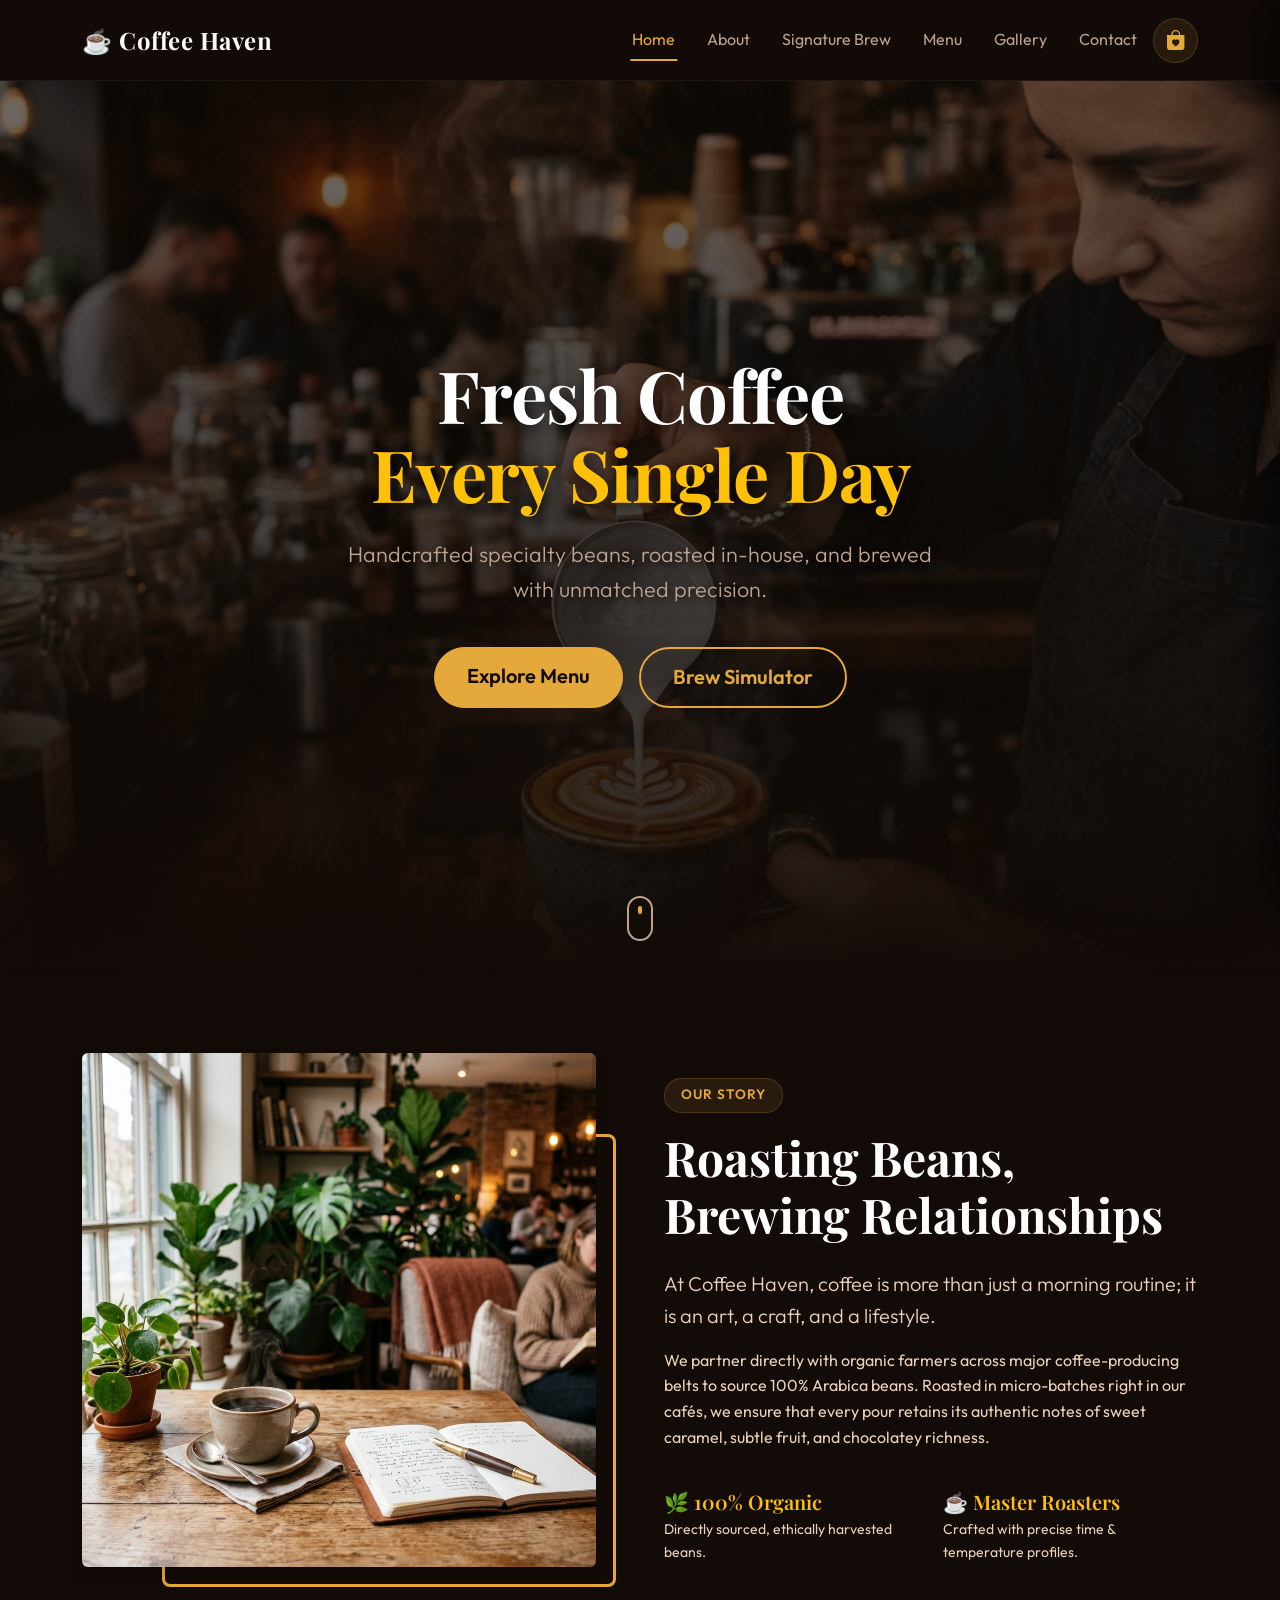
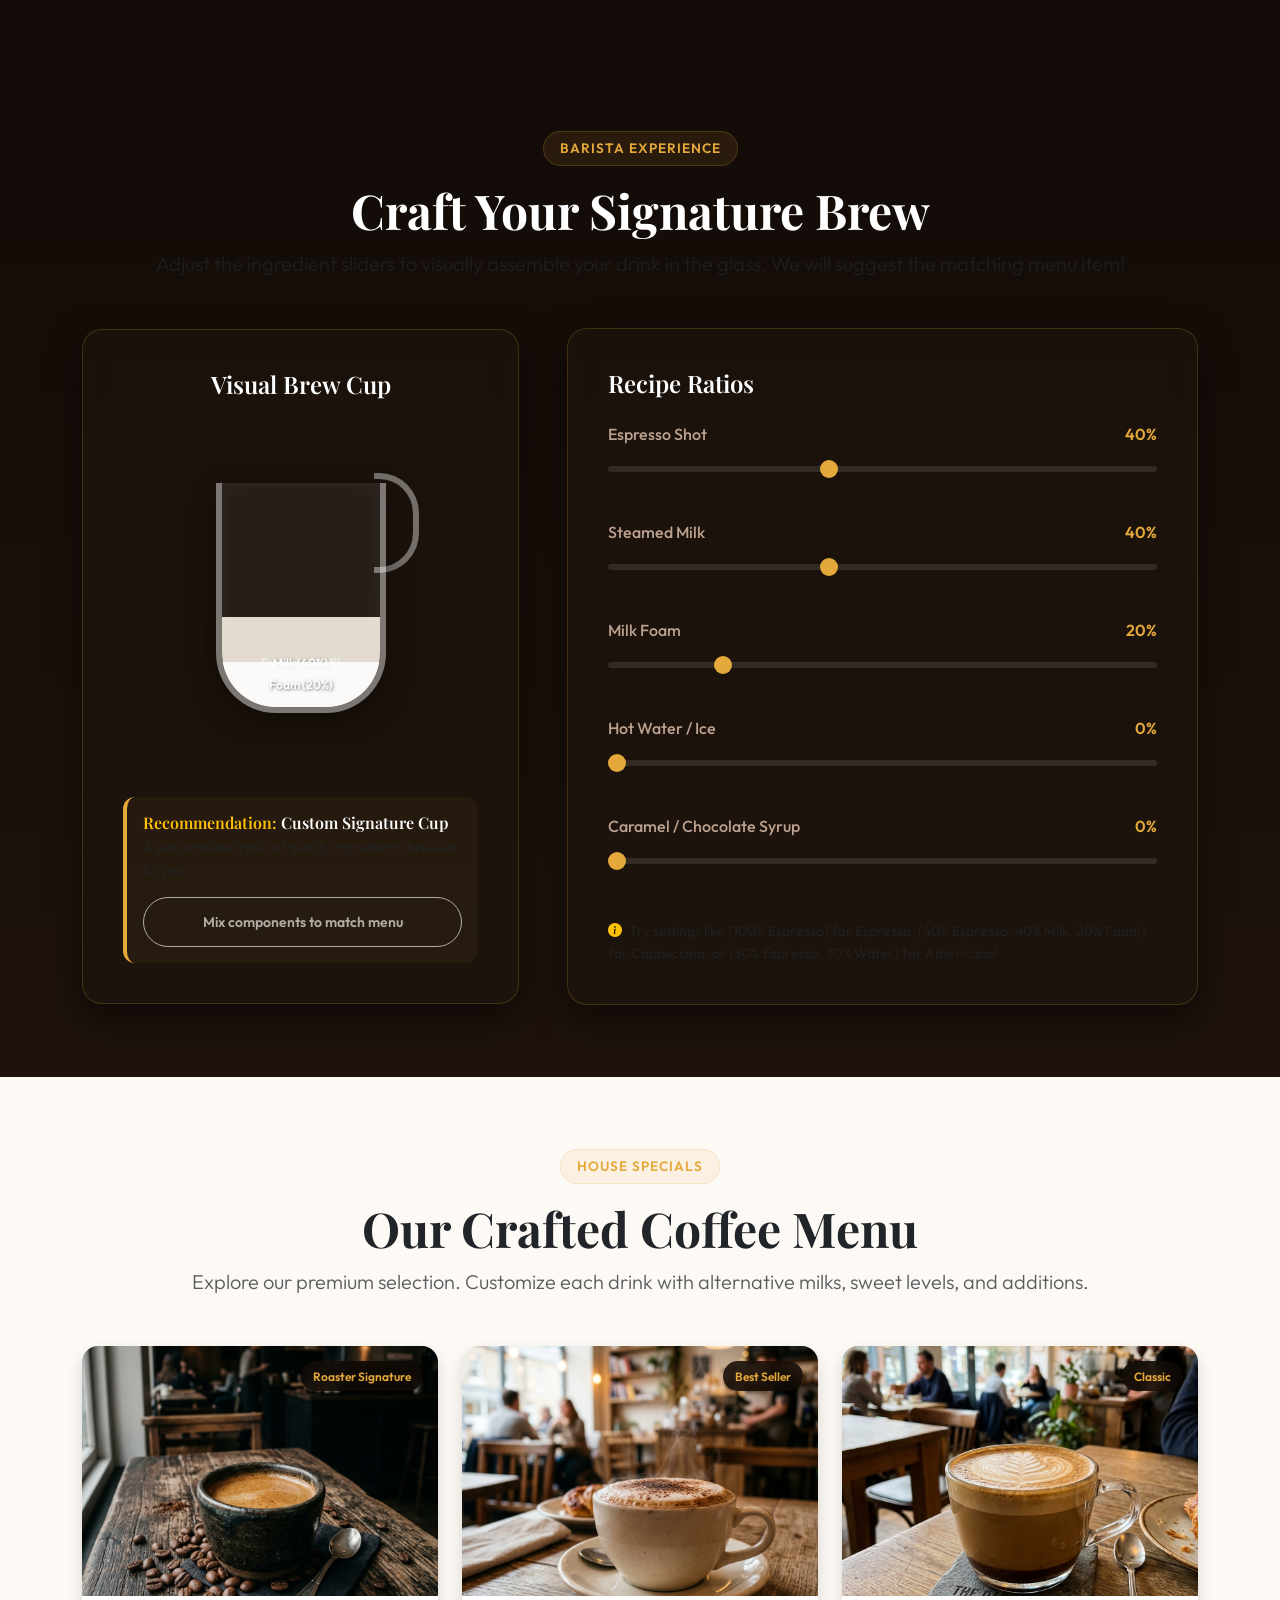
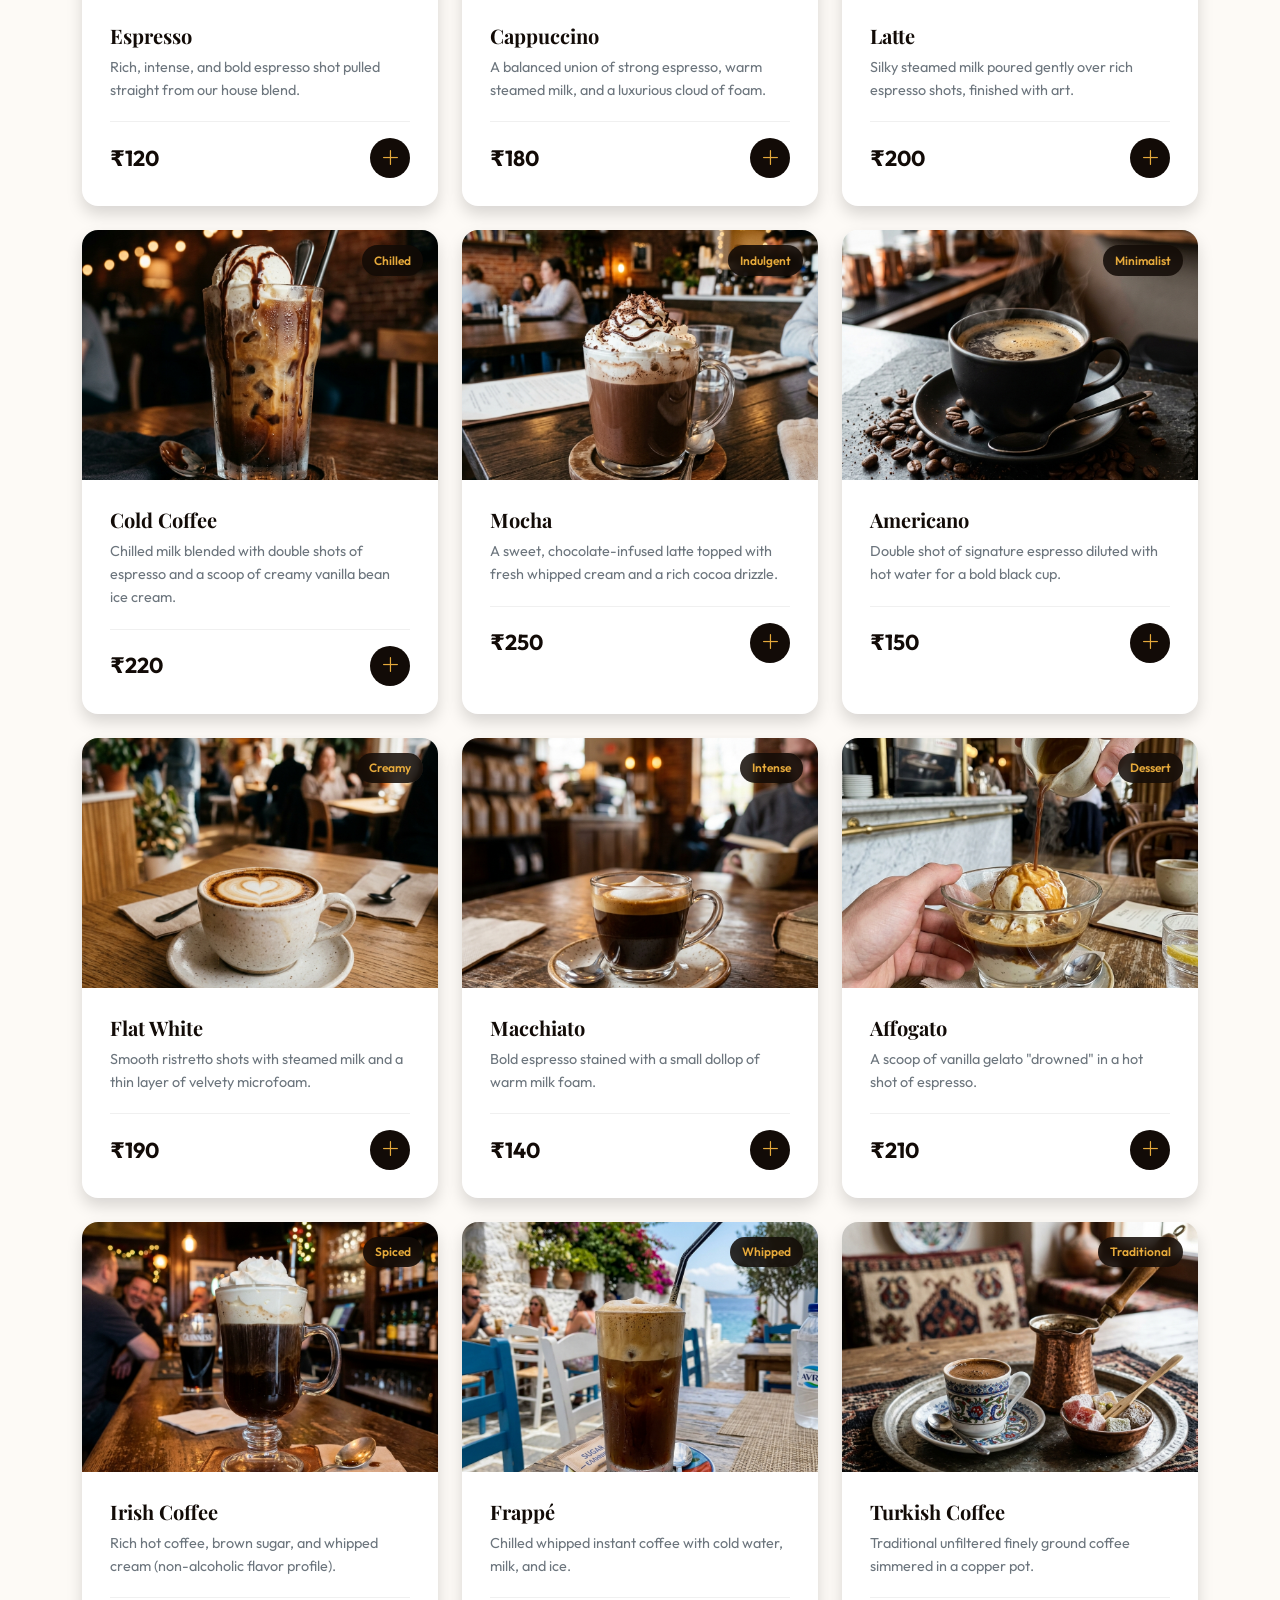
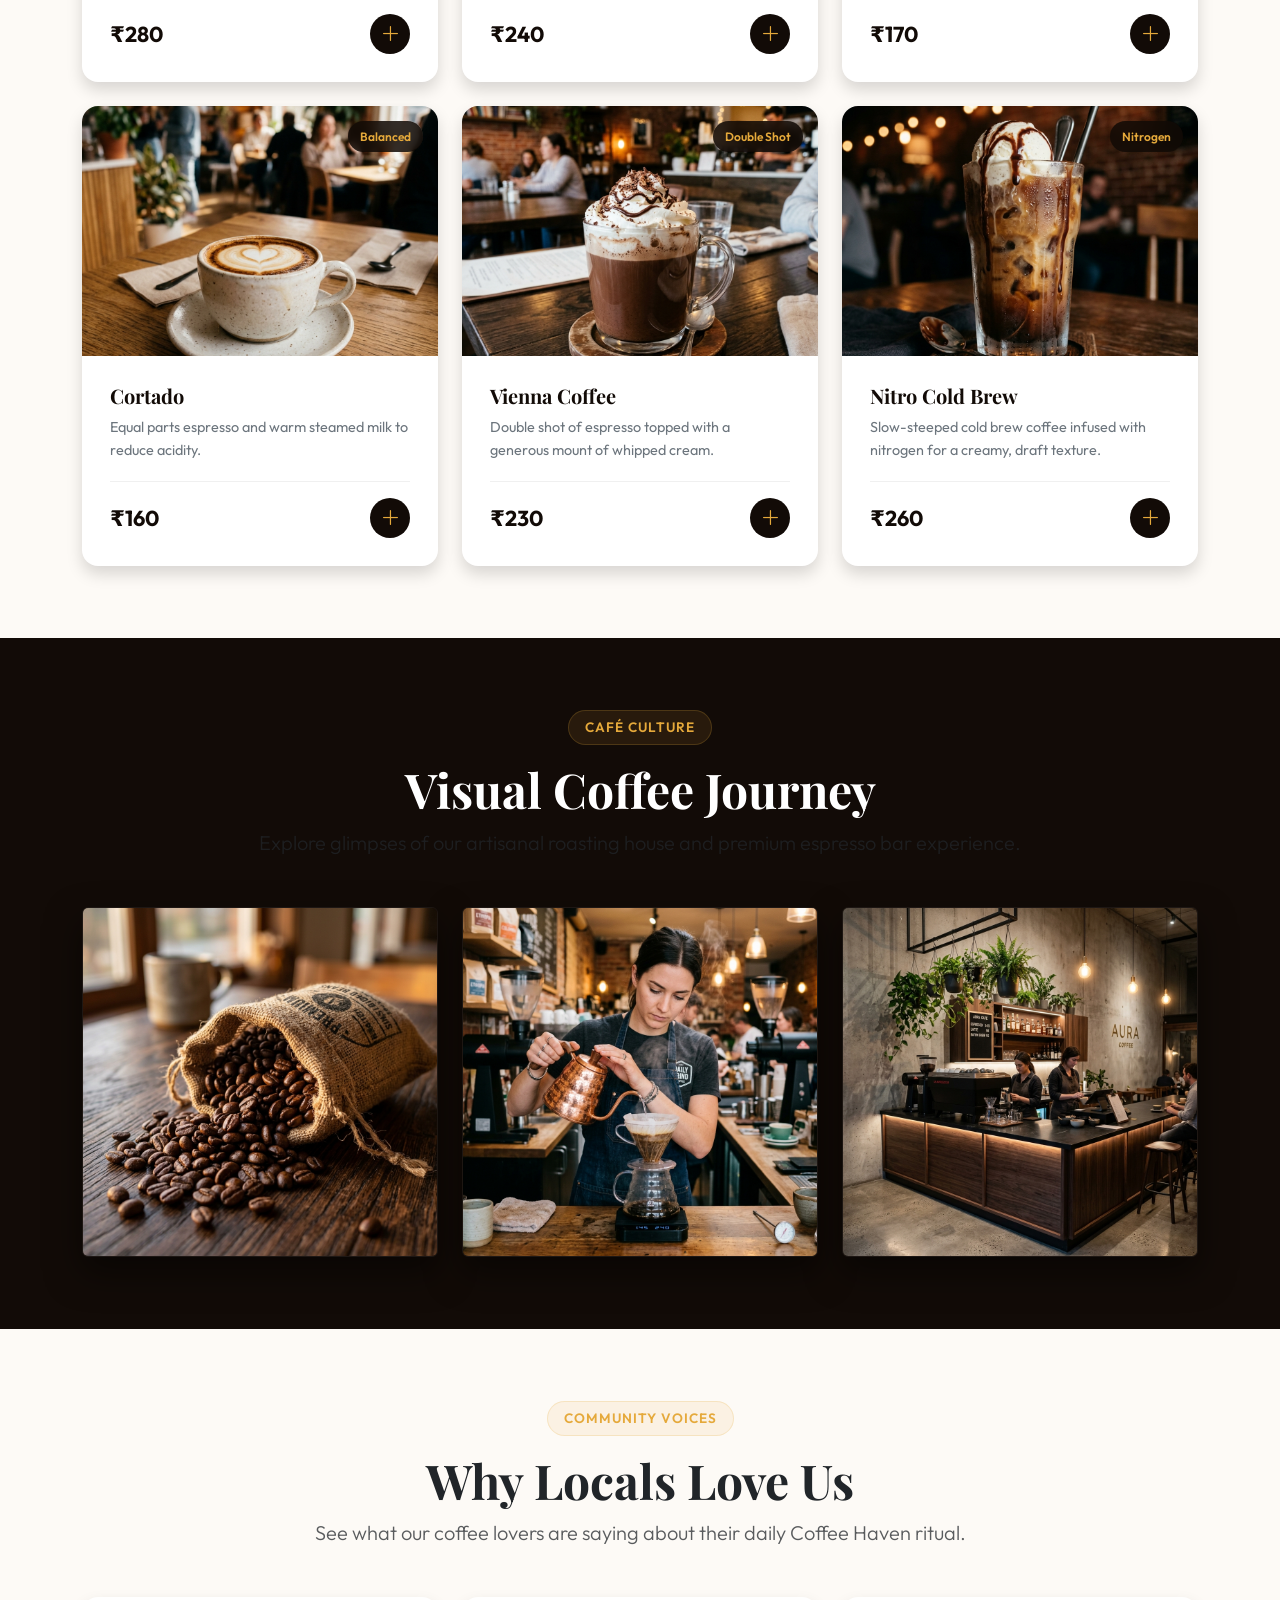
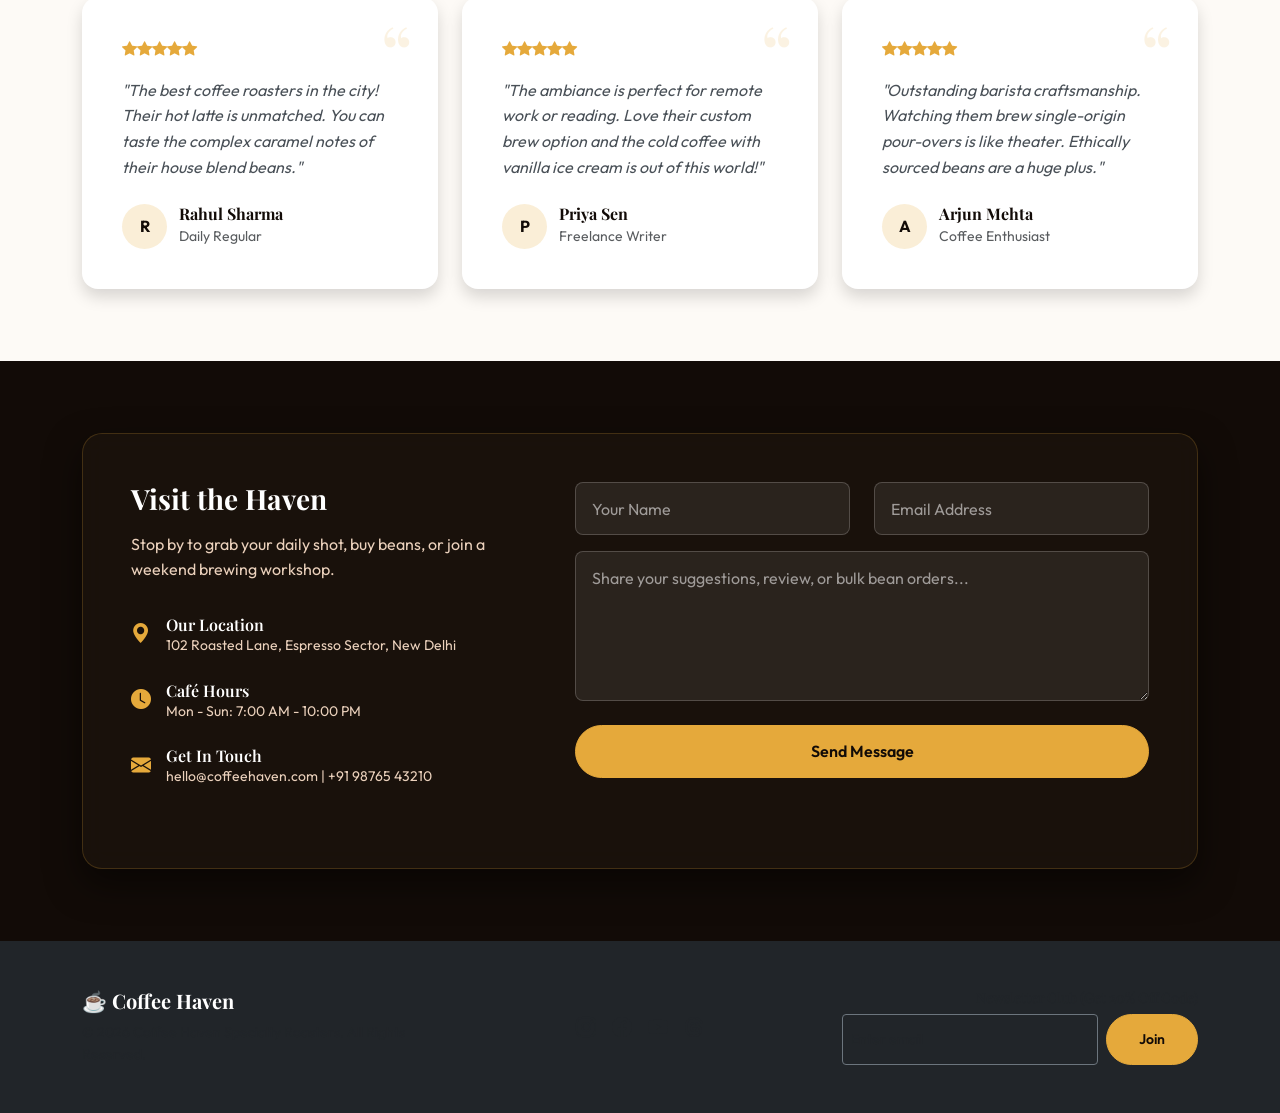
==== html/index.html @ 73193fad "Initial commit" ====
<!DOCTYPE html>
<html lang="en">
<head>
  <meta charset="UTF-8">
  <meta name="viewport" content="width=device-width, initial-scale=1.0">
  <title>Coffee Haven | Specialty Roasters & Café</title>
  
  <!-- Bootstrap 5 CSS -->
  <link href="https://cdn.jsdelivr.net/npm/bootstrap@5.3.3/dist/css/bootstrap.min.css" rel="stylesheet">
  <!-- Bootstrap Icons -->
  <link rel="stylesheet" href="https://cdn.jsdelivr.net/npm/bootstrap-icons@1.11.3/font/bootstrap-icons.min.css">
  <!-- Custom Stylesheet -->
  <link rel="stylesheet" href="../css/style.css">
</head>
<body>

  <!-- Navbar -->
  <nav class="navbar navbar-expand-lg navbar-dark bg-dark sticky-top" id="mainNavbar">
    <div class="container">
      <a class="navbar-brand fw-bold" href="#">☕ Coffee Haven</a>
      
      <div class="d-flex align-items-center gap-3 order-lg-last">
        <!-- Shopping Cart Trigger Button -->
        <button class="cart-btn-trigger" id="cart-trigger" aria-label="Open Cart">
          <i class="bi bi-bag-heart-fill fs-5"></i>
          <span class="cart-badge" id="cartCount" style="display: none;">0</span>
        </button>
        
        <button class="navbar-toggler" type="button" data-bs-toggle="collapse" data-bs-target="#navmenu" aria-controls="navmenu" aria-expanded="false" aria-label="Toggle navigation">
          <span class="navbar-toggler-icon"></span>
        </button>
      </div>

      <div class="collapse navbar-collapse" id="navmenu">
        <ul class="navbar-nav ms-auto mb-2 mb-lg-0">
          <li class="nav-item"><a class="nav-link active" href="#home">Home</a></li>
          <li class="nav-item"><a class="nav-link" href="#about">About</a></li>
          <li class="nav-item"><a class="nav-link" href="#brew-configurator">Signature Brew</a></li>
          <li class="nav-item"><a class="nav-link" href="#menu">Menu</a></li>
          <li class="nav-item"><a class="nav-link" href="#gallery">Gallery</a></li>
          <li class="nav-item"><a class="nav-link" href="#contact">Contact</a></li>
        </ul>
      </div>
    </div>
  </nav>

  <!-- Hero Section -->
  <section id="home" class="hero">
    <div class="container text-center text-white relative-z">
      <h1 class="display-2 fw-bold mb-3">Fresh Coffee<br><span class="text-warning">Every Single Day</span></h1>
      <p class="lead">Handcrafted specialty beans, roasted in-house, and brewed with unmatched precision.</p>
      <div class="hero-ctas d-flex gap-3 justify-content-center mt-4 flex-wrap">
        <a href="#menu" class="btn btn-gold btn-lg">Explore Menu</a>
        <a href="#brew-configurator" class="btn btn-outline-gold btn-lg">Brew Simulator</a>
      </div>
    </div>
    <!-- Bottom Glow and Parallax overlay -->
    <div class="hero-overlay-gfx"></div>
    <div class="scroll-indicator">
      <div class="scroll-mouse">
        <div class="scroll-wheel"></div>
      </div>
    </div>
  </section>

  <!-- About Section -->
  <section id="about" class="py-5">
    <div class="container py-4">
      <div class="row align-items-center g-5">
        <div class="col-lg-6">
          <div class="about-img-container">
            <img src="../images/about.jpg" class="img-fluid rounded shadow" alt="Cozy Coffee Corner">
          </div>
        </div>
        <div class="col-lg-6">
          <span class="about-badge">OUR STORY</span>
          <h2 class="display-5 fw-bold text-white mb-4">Roasting Beans, Brewing Relationships</h2>
          <p class="lead text-muted">
            At Coffee Haven, coffee is more than just a morning routine; it is an art, a craft, and a lifestyle. 
          </p>
          <p class="text-muted">
            We partner directly with organic farmers across major coffee-producing belts to source 100% Arabica beans. Roasted in micro-batches right in our cafés, we ensure that every pour retains its authentic notes of sweet caramel, subtle fruit, and chocolatey richness.
          </p>
          <div class="row g-4 mt-2">
            <div class="col-sm-6">
              <h5 class="text-warning mb-1">🌿 100% Organic</h5>
              <p class="small text-muted mb-0">Directly sourced, ethically harvested beans.</p>
            </div>
            <div class="col-sm-6">
              <h5 class="text-warning mb-1">☕ Master Roasters</h5>
              <p class="small text-muted mb-0">Crafted with precise time & temperature profiles.</p>
            </div>
          </div>
        </div>
      </div>
    </div>
  </section>

  <!-- Interactive Brew Configurator Section -->
  <section id="brew-configurator" class="py-5">
    <div class="container py-4">
      <div class="text-center mb-5">
        <span class="about-badge">BARISTA EXPERIENCE</span>
        <h2 class="display-5 fw-bold text-white">Craft Your Signature Brew</h2>
        <p class="lead text-muted max-600 mx-auto">Adjust the ingredient sliders to visually assemble your drink in the glass. We will suggest the matching menu item!</p>
      </div>

      <div class="row align-items-center g-5">
        <!-- The visual Mug simulator -->
        <div class="col-lg-5">
          <div class="glass-panel brew-card text-center d-flex flex-column justify-content-between h-100">
            <h4 class="text-white mb-4">Visual Brew Cup</h4>
            
            <div class="cup-container">
              <div class="glass-mug">
                <!-- Liquid layers -->
                <div class="liquid-layer layer-foam" id="layerFoam"></div>
                <div class="liquid-layer layer-milk" id="layerMilk"></div>
                <div class="liquid-layer layer-espresso" id="layerEspresso"></div>
                <div class="liquid-layer layer-syrup" id="layerSyrup"></div>
                <div class="liquid-layer layer-water" id="layerWater"></div>
              </div>
              <div class="glass-handle"></div>
            </div>

            <!-- Dynamic Recommendation Box -->
            <div class="brew-feedback-box p-3 mt-4 text-start">
              <h6 class="text-warning mb-1">Recommendation: <span id="recommendedDrinkName" class="text-white">Custom Brew</span></h6>
              <p class="small text-muted mb-3" id="recommendedDrinkDesc">Mix ingredients to discover matches.</p>
              <button class="btn btn-gold btn-sm w-100" id="btnBrewAdd" disabled>Mix components to match menu</button>
            </div>
          </div>
        </div>

        <!-- The sliders -->
        <div class="col-lg-7">
          <div class="glass-panel brew-card h-100 d-flex flex-column justify-content-center">
            <h4 class="text-white mb-4">Recipe Ratios</h4>
            
            <div class="brew-sliders">
              <!-- Espresso Slider -->
              <div class="mb-4">
                <label for="sliderEspresso" class="form-label">Espresso Shot <span id="espressoVal">40%</span></label>
                <input type="range" class="brew-slider-input" id="sliderEspresso" min="0" max="100" value="40">
              </div>

              <!-- Steamed Milk Slider -->
              <div class="mb-4">
                <label for="sliderMilk" class="form-label">Steamed Milk <span id="milkVal">40%</span></label>
                <input type="range" class="brew-slider-input" id="sliderMilk" min="0" max="100" value="40">
              </div>

              <!-- Foam Slider -->
              <div class="mb-4">
                <label for="sliderFoam" class="form-label">Milk Foam <span id="foamVal">20%</span></label>
                <input type="range" class="brew-slider-input" id="sliderFoam" min="0" max="100" value="20">
              </div>

              <!-- Water Slider -->
              <div class="mb-4">
                <label for="sliderWater" class="form-label">Hot Water / Ice <span id="waterVal">0%</span></label>
                <input type="range" class="brew-slider-input" id="sliderWater" min="0" max="100" value="0">
              </div>

              <!-- Syrup Slider -->
              <div class="mb-4">
                <label for="sliderSyrup" class="form-label">Caramel / Chocolate Syrup <span id="syrupVal">0%</span></label>
                <input type="range" class="brew-slider-input" id="sliderSyrup" min="0" max="100" value="0">
              </div>
            </div>
            
            <p class="small text-muted mt-2 mb-0"><i class="bi bi-info-circle-fill text-warning me-1"></i> Try settings like [100% Espresso] for Espresso, [40% Espresso, 40% Milk, 20% Foam] for Cappuccino, or [30% Espresso, 70% Water] for Americano!</p>
          </div>
        </div>
      </div>
    </div>
  </section>

  <!-- Menu Section -->
  <section id="menu" class="py-5">
    <div class="container py-4">
      <div class="text-center mb-5">
        <span class="about-badge">HOUSE SPECIALS</span>
        <h2 class="display-5 fw-bold text-dark">Our Crafted Coffee Menu</h2>
        <p class="lead text-muted max-600 mx-auto">Explore our premium selection. Customize each drink with alternative milks, sweet levels, and additions.</p>
      </div>

      <div class="row g-4">
        <!-- Espresso -->
        <div class="col-md-6 col-lg-4">
          <div class="card menu-card shadow">
            <div class="menu-img-wrap">
              <img src="../images/espresso.jpg" alt="Espresso Shot">
              <span class="menu-card-badge">Roaster Signature</span>
            </div>
            <div class="menu-card-body">
              <h5>Espresso</h5>
              <p>Rich, intense, and bold espresso shot pulled straight from our house blend.</p>
              <div class="menu-footer">
                <span class="menu-price">₹120</span>
                <button class="btn-menu-add btn-add-cart-custom" data-drink="espresso" aria-label="Customize Espresso"><i class="bi bi-plus-lg fs-5"></i></button>
              </div>
            </div>
          </div>
        </div>

        <!-- Cappuccino -->
        <div class="col-md-6 col-lg-4">
          <div class="card menu-card shadow">
            <div class="menu-img-wrap">
              <img src="../images/cappuccino.jpg" alt="Cappuccino Cup">
              <span class="menu-card-badge">Best Seller</span>
            </div>
            <div class="menu-card-body">
              <h5>Cappuccino</h5>
              <p>A balanced union of strong espresso, warm steamed milk, and a luxurious cloud of foam.</p>
              <div class="menu-footer">
                <span class="menu-price">₹180</span>
                <button class="btn-menu-add btn-add-cart-custom" data-drink="cappuccino" aria-label="Customize Cappuccino"><i class="bi bi-plus-lg fs-5"></i></button>
              </div>
            </div>
          </div>
        </div>

        <!-- Latte -->
        <div class="col-md-6 col-lg-4">
          <div class="card menu-card shadow">
            <div class="menu-img-wrap">
              <img src="../images/latte.jpg" alt="Caffe Latte Art">
              <span class="menu-card-badge">Classic</span>
            </div>
            <div class="menu-card-body">
              <h5>Latte</h5>
              <p>Silky steamed milk poured gently over rich espresso shots, finished with art.</p>
              <div class="menu-footer">
                <span class="menu-price">₹200</span>
                <button class="btn-menu-add btn-add-cart-custom" data-drink="latte" aria-label="Customize Latte"><i class="bi bi-plus-lg fs-5"></i></button>
              </div>
            </div>
          </div>
        </div>

        <!-- Cold Coffee -->
        <div class="col-md-6 col-lg-4">
          <div class="card menu-card shadow">
            <div class="menu-img-wrap">
              <img src="../images/coldcoffee.jpg" alt="Iced Cold Coffee">
              <span class="menu-card-badge">Chilled</span>
            </div>
            <div class="menu-card-body">
              <h5>Cold Coffee</h5>
              <p>Chilled milk blended with double shots of espresso and a scoop of creamy vanilla bean ice cream.</p>
              <div class="menu-footer">
                <span class="menu-price">₹220</span>
                <button class="btn-menu-add btn-add-cart-custom" data-drink="coldcoffee" aria-label="Customize Cold Coffee"><i class="bi bi-plus-lg fs-5"></i></button>
              </div>
            </div>
          </div>
        </div>

        <!-- Mocha -->
        <div class="col-md-6 col-lg-4">
          <div class="card menu-card shadow">
            <div class="menu-img-wrap">
              <img src="../images/mocha.jpg" alt="Caffe Mocha with Cream">
              <span class="menu-card-badge">Indulgent</span>
            </div>
            <div class="menu-card-body">
              <h5>Mocha</h5>
              <p>A sweet, chocolate-infused latte topped with fresh whipped cream and a rich cocoa drizzle.</p>
              <div class="menu-footer">
                <span class="menu-price">₹250</span>
                <button class="btn-menu-add btn-add-cart-custom" data-drink="mocha" aria-label="Customize Mocha"><i class="bi bi-plus-lg fs-5"></i></button>
              </div>
            </div>
          </div>
        </div>

        <!-- Americano -->
        <div class="col-md-6 col-lg-4">
          <div class="card menu-card shadow">
            <div class="menu-img-wrap">
              <img src="../images/americano.jpg" alt="Americano Coffee Cup">
              <span class="menu-card-badge">Minimalist</span>
            </div>
            <div class="menu-card-body">
              <h5>Americano</h5>
              <p>Double shot of signature espresso diluted with hot water for a bold black cup.</p>
              <div class="menu-footer">
                <span class="menu-price">₹150</span>
                <button class="btn-menu-add btn-add-cart-custom" data-drink="americano" aria-label="Customize Americano"><i class="bi bi-plus-lg fs-5"></i></button>
              </div>
            </div>
          </div>
        </div>

        <!-- Flat White -->
        <div class="col-md-6 col-lg-4">
          <div class="card menu-card shadow">
            <div class="menu-img-wrap">
              <img src="../images/flatwhite.jpg" alt="Flat White">
              <span class="menu-card-badge">Creamy</span>
            </div>
            <div class="menu-card-body">
              <h5>Flat White</h5>
              <p>Smooth ristretto shots with steamed milk and a thin layer of velvety microfoam.</p>
              <div class="menu-footer">
                <span class="menu-price">₹190</span>
                <button class="btn-menu-add btn-add-cart-custom" data-drink="flatwhite" aria-label="Customize Flat White"><i class="bi bi-plus-lg fs-5"></i></button>
              </div>
            </div>
          </div>
        </div>

        <!-- Macchiato -->
        <div class="col-md-6 col-lg-4">
          <div class="card menu-card shadow">
            <div class="menu-img-wrap">
              <img src="../images/macchiato.jpg" alt="Macchiato">
              <span class="menu-card-badge">Intense</span>
            </div>
            <div class="menu-card-body">
              <h5>Macchiato</h5>
              <p>Bold espresso stained with a small dollop of warm milk foam.</p>
              <div class="menu-footer">
                <span class="menu-price">₹140</span>
                <button class="btn-menu-add btn-add-cart-custom" data-drink="macchiato" aria-label="Customize Macchiato"><i class="bi bi-plus-lg fs-5"></i></button>
              </div>
            </div>
          </div>
        </div>

        <!-- Affogato -->
        <div class="col-md-6 col-lg-4">
          <div class="card menu-card shadow">
            <div class="menu-img-wrap">
              <img src="../images/affogato.jpg" alt="Affogato">
              <span class="menu-card-badge">Dessert</span>
            </div>
            <div class="menu-card-body">
              <h5>Affogato</h5>
              <p>A scoop of vanilla gelato "drowned" in a hot shot of espresso.</p>
              <div class="menu-footer">
                <span class="menu-price">₹210</span>
                <button class="btn-menu-add btn-add-cart-custom" data-drink="affogato" aria-label="Customize Affogato"><i class="bi bi-plus-lg fs-5"></i></button>
              </div>
            </div>
          </div>
        </div>

        <!-- Irish Coffee -->
        <div class="col-md-6 col-lg-4">
          <div class="card menu-card shadow">
            <div class="menu-img-wrap">
              <img src="../images/irishcoffee.jpg" alt="Irish Coffee">
              <span class="menu-card-badge">Spiced</span>
            </div>
            <div class="menu-card-body">
              <h5>Irish Coffee</h5>
              <p>Rich hot coffee, brown sugar, and whipped cream (non-alcoholic flavor profile).</p>
              <div class="menu-footer">
                <span class="menu-price">₹280</span>
                <button class="btn-menu-add btn-add-cart-custom" data-drink="irishcoffee" aria-label="Customize Irish Coffee"><i class="bi bi-plus-lg fs-5"></i></button>
              </div>
            </div>
          </div>
        </div>

        <!-- Frappé -->
        <div class="col-md-6 col-lg-4">
          <div class="card menu-card shadow">
            <div class="menu-img-wrap">
              <img src="../images/frappe.jpg" alt="Frappé">
              <span class="menu-card-badge">Whipped</span>
            </div>
            <div class="menu-card-body">
              <h5>Frappé</h5>
              <p>Chilled whipped instant coffee with cold water, milk, and ice.</p>
              <div class="menu-footer">
                <span class="menu-price">₹240</span>
                <button class="btn-menu-add btn-add-cart-custom" data-drink="frappe" aria-label="Customize Frappé"><i class="bi bi-plus-lg fs-5"></i></button>
              </div>
            </div>
          </div>
        </div>

        <!-- Turkish Coffee -->
        <div class="col-md-6 col-lg-4">
          <div class="card menu-card shadow">
            <div class="menu-img-wrap">
              <img src="../images/turkishcoffee.jpg" alt="Turkish Coffee">
              <span class="menu-card-badge">Traditional</span>
            </div>
            <div class="menu-card-body">
              <h5>Turkish Coffee</h5>
              <p>Traditional unfiltered finely ground coffee simmered in a copper pot.</p>
              <div class="menu-footer">
                <span class="menu-price">₹170</span>
                <button class="btn-menu-add btn-add-cart-custom" data-drink="turkishcoffee" aria-label="Customize Turkish Coffee"><i class="bi bi-plus-lg fs-5"></i></button>
              </div>
            </div>
          </div>
        </div>

        <!-- Cortado -->
        <div class="col-md-6 col-lg-4">
          <div class="card menu-card shadow">
            <div class="menu-img-wrap">
              <img src="../images/cortado.jpg" alt="Cortado">
              <span class="menu-card-badge">Balanced</span>
            </div>
            <div class="menu-card-body">
              <h5>Cortado</h5>
              <p>Equal parts espresso and warm steamed milk to reduce acidity.</p>
              <div class="menu-footer">
                <span class="menu-price">₹160</span>
                <button class="btn-menu-add btn-add-cart-custom" data-drink="cortado" aria-label="Customize Cortado"><i class="bi bi-plus-lg fs-5"></i></button>
              </div>
            </div>
          </div>
        </div>

        <!-- Vienna Coffee -->
        <div class="col-md-6 col-lg-4">
          <div class="card menu-card shadow">
            <div class="menu-img-wrap">
              <img src="../images/viennacoffee.jpg" alt="Vienna Coffee">
              <span class="menu-card-badge">Double Shot</span>
            </div>
            <div class="menu-card-body">
              <h5>Vienna Coffee</h5>
              <p>Double shot of espresso topped with a generous mount of whipped cream.</p>
              <div class="menu-footer">
                <span class="menu-price">₹230</span>
                <button class="btn-menu-add btn-add-cart-custom" data-drink="viennacoffee" aria-label="Customize Vienna Coffee"><i class="bi bi-plus-lg fs-5"></i></button>
              </div>
            </div>
          </div>
        </div>

        <!-- Nitro Cold Brew -->
        <div class="col-md-6 col-lg-4">
          <div class="card menu-card shadow">
            <div class="menu-img-wrap">
              <img src="../images/nitrocoldbrew.jpg" alt="Nitro Cold Brew">
              <span class="menu-card-badge">Nitrogen</span>
            </div>
            <div class="menu-card-body">
              <h5>Nitro Cold Brew</h5>
              <p>Slow-steeped cold brew coffee infused with nitrogen for a creamy, draft texture.</p>
              <div class="menu-footer">
                <span class="menu-price">₹260</span>
                <button class="btn-menu-add btn-add-cart-custom" data-drink="nitrocoldbrew" aria-label="Customize Nitro Cold Brew"><i class="bi bi-plus-lg fs-5"></i></button>
              </div>
            </div>
          </div>
        </div>
      </div>
    </div>
  </section>

  <!-- Gallery Section -->
  <section id="gallery" class="py-5">
    <div class="container py-4">
      <div class="text-center mb-5">
        <span class="about-badge">CAFÉ CULTURE</span>
        <h2 class="display-5 fw-bold text-white">Visual Coffee Journey</h2>
        <p class="lead text-muted max-600 mx-auto">Explore glimpses of our artisanal roasting house and premium espresso bar experience.</p>
      </div>

      <div class="row g-4 gallery-grid">
        <div class="col-md-4">
          <img src="../images/g1.jpg" class="img-fluid rounded" alt="Fresh Roasted Coffee Beans" data-index="0">
        </div>
        <div class="col-md-4">
          <img src="../images/g2.jpg" class="img-fluid rounded" alt="Barista Hand Drip Pour-over" data-index="1">
        </div>
        <div class="col-md-4">
          <img src="../images/g3.jpg" class="img-fluid rounded" alt="Specialty Café Modern Counter" data-index="2">
        </div>
      </div>
    </div>
  </section>

  <!-- Testimonials Section -->
  <section class="py-5 testimonials">
    <div class="container py-4">
      <div class="text-center mb-5">
        <span class="about-badge">COMMUNITY VOICES</span>
        <h2 class="display-5 fw-bold text-dark">Why Locals Love Us</h2>
        <p class="lead text-muted max-600 mx-auto">See what our coffee lovers are saying about their daily Coffee Haven ritual.</p>
      </div>

      <div class="row g-4">
        <!-- Review 1 -->
        <div class="col-md-4">
          <div class="card review-card shadow">
            <div class="review-stars">
              <i class="bi bi-star-fill"></i><i class="bi bi-star-fill"></i><i class="bi bi-star-fill"></i><i class="bi bi-star-fill"></i><i class="bi bi-star-fill"></i>
            </div>
            <p>"The best coffee roasters in the city! Their hot latte is unmatched. You can taste the complex caramel notes of their house blend beans."</p>
            <div class="review-author">
              <div class="review-avatar">R</div>
              <div>
                <h6>Rahul Sharma</h6>
                <span class="small text-muted">Daily Regular</span>
              </div>
            </div>
          </div>
        </div>

        <!-- Review 2 -->
        <div class="col-md-4">
          <div class="card review-card shadow">
            <div class="review-stars">
              <i class="bi bi-star-fill"></i><i class="bi bi-star-fill"></i><i class="bi bi-star-fill"></i><i class="bi bi-star-fill"></i><i class="bi bi-star-fill"></i>
            </div>
            <p>"The ambiance is perfect for remote work or reading. Love their custom brew option and the cold coffee with vanilla ice cream is out of this world!"</p>
            <div class="review-author">
              <div class="review-avatar">P</div>
              <div>
                <h6>Priya Sen</h6>
                <span class="small text-muted">Freelance Writer</span>
              </div>
            </div>
          </div>
        </div>

        <!-- Review 3 -->
        <div class="col-md-4">
          <div class="card review-card shadow">
            <div class="review-stars">
              <i class="bi bi-star-fill"></i><i class="bi bi-star-fill"></i><i class="bi bi-star-fill"></i><i class="bi bi-star-fill"></i><i class="bi bi-star-fill"></i>
            </div>
            <p>"Outstanding barista craftsmanship. Watching them brew single-origin pour-overs is like theater. Ethically sourced beans are a huge plus."</p>
            <div class="review-author">
              <div class="review-avatar">A</div>
              <div>
                <h6>Arjun Mehta</h6>
                <span class="small text-muted">Coffee Enthusiast</span>
              </div>
            </div>
          </div>
        </div>
      </div>
    </div>
  </section>

  <!-- Contact Section -->
  <section id="contact" class="py-5">
    <div class="container py-4">
      <div class="glass-panel contact-card">
        <div class="row g-5">
          <!-- Information Column -->
          <div class="col-lg-5">
            <h3 class="text-white fw-bold mb-3">Visit the Haven</h3>
            <p class="text-muted">Stop by to grab your daily shot, buy beans, or join a weekend brewing workshop.</p>
            
            <ul class="contact-info-list">
              <li>
                <i class="bi bi-geo-alt-fill"></i>
                <div>
                  <h6 class="text-white mb-0">Our Location</h6>
                  <p class="small">102 Roasted Lane, Espresso Sector, New Delhi</p>
                </div>
              </li>
              <li>
                <i class="bi bi-clock-fill"></i>
                <div>
                  <h6 class="text-white mb-0">Café Hours</h6>
                  <p class="small">Mon - Sun: 7:00 AM - 10:00 PM</p>
                </div>
              </li>
              <li>
                <i class="bi bi-envelope-fill"></i>
                <div>
                  <h6 class="text-white mb-0">Get In Touch</h6>
                  <p class="small">hello@coffeehaven.com | +91 98765 43210</p>
                </div>
              </li>
            </ul>
          </div>

          <!-- Form Column -->
          <div class="col-lg-7">
            <form id="contactForm" class="contact-form">
              <div class="row">
                <div class="col-md-6 mb-3">
                  <input type="text" class="form-control" id="contactName" placeholder="Your Name" required>
                </div>
                <div class="col-md-6 mb-3">
                  <input type="email" class="form-control" id="contactEmail" placeholder="Email Address" required>
                </div>
                <div class="col-12 mb-4">
                  <textarea class="form-control" id="contactMsg" rows="5" placeholder="Share your suggestions, review, or bulk bean orders..." required></textarea>
                </div>
                <div class="col-12">
                  <button type="submit" class="btn btn-gold w-100">Send Message</button>
                </div>
              </div>
            </form>
        </div>
      </div>
    </div>
  </section>

  <!-- Footer -->
  <footer class="bg-dark text-white py-5">
    <div class="container">
      <div class="row g-4 align-items-center justify-content-between">
        <div class="col-lg-4 text-center text-lg-start">
          <h5 class="fw-bold mb-2">☕ Coffee Haven</h5>
          <p class="small text-muted mb-0">© 2026 Coffee Haven Specialty Roasters. All Rights Reserved.</p>
        </div>
        
        <div class="col-lg-4 text-center">
          <!-- Socials -->
          <div class="d-flex justify-content-center gap-3 fs-5 mb-0">
            <a href="#" class="text-muted hover-gold"><i class="bi bi-instagram"></i></a>
            <a href="#" class="text-muted hover-gold"><i class="bi bi-facebook"></i></a>
            <a href="#" class="text-muted hover-gold"><i class="bi bi-youtube"></i></a>
            <a href="#" class="text-muted hover-gold"><i class="bi bi-threads"></i></a>
          </div>
        </div>

        <div class="col-lg-4 text-center text-lg-end">
          <h6 class="small text-muted mb-2">Newsletter Club (Get 20% Off Code)</h6>
          <form id="newsletterForm" class="d-flex gap-2">
            <input type="email" class="form-control form-control-sm bg-transparent text-white border-secondary" placeholder="Enter email" required>
            <button class="btn btn-gold btn-sm" type="submit">Join</button>
          </form>
        </div>
      </div>
    </div>
  </footer>

  <!-- SHOPPING CART SLIDE DRAWER -->
  <div class="cart-drawer-backdrop" id="cartBackdrop"></div>
  <div class="cart-drawer" id="cartDrawer">
    <div class="cart-header">
      <h4>Order Tray</h4>
      <button class="cart-close-btn" id="cartClose" aria-label="Close Order Tray">✕</button>
    </div>
    
    <!-- Items container -->
    <div class="cart-body" id="cartItems">
      <!-- Generated dynamically by script.js -->
    </div>
    
    <!-- Totals and checkout -->
    <div class="cart-footer">
      <div class="cart-total-row">
        <span>Subtotal</span>
        <span id="cartSubtotal">₹0</span>
      </div>
      <div class="cart-total-row">
        <span>Coupon Discount</span>
        <span id="cartDiscount" class="text-success">-₹0</span>
      </div>
      
      <!-- Promo code entry -->
      <div class="cart-coupon-wrap">
        <input type="text" class="cart-coupon-input" id="couponInput" placeholder="Promo Code (HAVEN20)">
        <button class="btn-apply-coupon" id="btnApplyCoupon">Apply</button>
      </div>

      <div class="cart-total-row grand-total">
        <span>Total Amount</span>
        <span id="cartGrandTotal">₹0</span>
      </div>

      <button class="cart-checkout-btn mt-3" id="btnCheckout" disabled>
        Place Order <i class="bi bi-arrow-right-short"></i>
      </button>
    </div>
  </div>

  <!-- DRINK CUSTOMIZATION BOOTSTRAP MODAL -->
  <div class="modal fade" id="drinkCustomizerModal" tabindex="-1" aria-labelledby="customizerModalLabel" aria-hidden="true">
    <div class="modal-dialog modal-dialog-centered">
      <div class="modal-content custom-modal">
        <div class="modal-header custom-modal-header">
          <h5 class="modal-title font-serif" id="customizerModalLabel">Customize Your Drink</h5>
          <button type="button" class="btn-close btn-close-white" data-bs-dismiss="modal" aria-label="Close"></button>
        </div>
        <div class="modal-body custom-modal-body">
          
          <!-- Drink Preview -->
          <div class="modal-drink-preview">
            <img src="" id="modalDrinkImg" alt="Drink Preview">
            <div>
              <h4 id="modalDrinkName" class="text-white mb-1">Drink Name</h4>
              <p id="modalDrinkDesc" class="small text-muted mb-0">Description goes here.</p>
            </div>
          </div>

          <!-- Milk Selection -->
          <div class="customization-section">
            <h7>Milk Base</h7>
            <div class="option-pill-group">
              <div class="option-pill">
                <input type="radio" name="milkType" id="milkWhole" value="whole" checked>
                <label for="milkWhole">Whole Milk</label>
              </div>
              <div class="option-pill">
                <input type="radio" name="milkType" id="milkOat" value="oat">
                <label for="milkOat">Oat Milk (+₹40)</label>
              </div>
              <div class="option-pill">
                <input type="radio" name="milkType" id="milkAlmond" value="almond">
                <label for="milkAlmond">Almond (+₹40)</label>
              </div>
            </div>
          </div>

          <!-- Sweetness Selection -->
          <div class="customization-section">
            <h7>Sweetness Level</h7>
            <div class="option-pill-group">
              <div class="option-pill">
                <input type="radio" name="sweetness" id="sweetNone" value="unsweetened">
                <label for="sweetNone">Unsweetened</label>
              </div>
              <div class="option-pill">
                <input type="radio" name="sweetness" id="sweetMedium" value="medium" checked>
                <label for="sweetMedium">Medium</label>
              </div>
              <div class="option-pill">
                <input type="radio" name="sweetness" id="sweetExtra" value="extra sweet">
                <label for="sweetExtra">Extra Sweet</label>
              </div>
            </div>
          </div>

          <!-- Addons -->
          <div class="customization-section">
            <h7>Additions</h7>
            <label class="option-checkbox-row" for="addonEspresso">
              <span>Extra Espresso Shot (+₹50)</span>
              <input type="checkbox" id="addonEspresso" class="custom-addon">
            </label>
            <label class="option-checkbox-row" for="addonCream">
              <span>Whipped Cream (+₹30)</span>
              <input type="checkbox" id="addonCream" class="custom-addon">
            </label>
            <label class="option-checkbox-row" for="addonDrizzle">
              <span>Caramel Drizzle (+₹20)</span>
              <input type="checkbox" id="addonDrizzle" class="custom-addon">
            </label>
          </div>

          <!-- Quantity Selection -->
          <div class="customization-section d-flex justify-content-between align-items-center border-top border-secondary pt-3 mt-3">
            <h7 class="mb-0">Quantity</h7>
            <div class="d-flex align-items-center gap-3">
              <button type="button" class="qty-btn" id="btnModalMinus">-</button>
              <span id="modalQty" class="fw-bold fs-5">1</span>
              <button type="button" class="qty-btn" id="btnModalPlus">+</button>
            </div>
          </div>

        </div>
        <div class="modal-footer custom-modal-footer">
          <div class="w-100 d-flex align-items-center justify-content-between">
            <span class="fs-4 fw-bold text-white" id="modalDrinkPrice">₹0</span>
            <button type="button" class="btn btn-gold px-4" id="btnConfirmAdd">Add to Order</button>
          </div>
        </div>
      </div>
    </div>
  </div>

  <!-- GALLERY LIGHTBOX MODAL -->
  <div class="lightbox-modal" id="lightboxModal">
    <div class="lightbox-content">
      <button class="lightbox-close" aria-label="Close Lightbox">✕</button>
      <button class="lightbox-nav-btn lightbox-prev" aria-label="Previous Image">⏴</button>
      <img src="" class="lightbox-img" alt="Enlarged Image">
      <button class="lightbox-nav-btn lightbox-next" aria-label="Next Image">⏵</button>
    </div>
  </div>

  <!-- Bootstrap 5 Bundle JS -->
  <script src="https://cdn.jsdelivr.net/npm/bootstrap@5.3.3/dist/js/bootstrap.bundle.min.js"></script>
  <!-- Custom JS -->
  <script src="../js/script.js"></script>
</body>
</html>
---- css/style.css ----
/* Import Fonts */
@import url('https://fonts.googleapis.com/css2?family=Outfit:wght@300;400;500;600;700&family=Playfair+Display:ital,wght@0,400;0,600;0,700;1,400&display=swap');

/* CSS Variables for Premium Design System */
:root {
  --color-primary: #e5a93b;      /* Warm Gold */
  --color-primary-dark: #b8832a; /* Darker Gold for hover states */
  --color-bg-dark: #120b07;      /* Deep Coffee bean black */
  --color-bg-card: #1d140e;      /* Roasted dark brown */
  --color-bg-light: #fdfaf6;     /* Creamy oat milk white */
  --color-text-dark: #120b07;    /* Slate/Dark brown for light sections */
  --color-text-light: #fdfaf6;   /* Creamy white for dark sections */
  --color-text-muted: #bda290;   /* Muted roasted brown text */
  --color-glass-bg: rgba(29, 20, 14, 0.7);
  --color-glass-border: rgba(229, 169, 59, 0.2);
  --font-serif: 'Playfair Display', Georgia, serif;
  --font-sans: 'Outfit', system-ui, -apple-system, sans-serif;
  --transition-smooth: all 0.4s cubic-bezier(0.16, 1, 0.3, 1);
  --box-shadow-premium: 0 15px 35px rgba(0, 0, 0, 0.5);
  --box-shadow-glow: 0 0 20px rgba(229, 169, 59, 0.35);
}

/* Base Reset & Typography */
* {
  margin: 0;
  padding: 0;
  box-sizing: border-box;
  scroll-behavior: smooth;
}

body {
  font-family: var(--font-sans);
  background-color: var(--color-bg-dark);
  color: var(--color-text-light);
  overflow-x: hidden;
  line-height: 1.6;
}

h1, h2, h3, h4, h5, h6, .font-serif {
  font-family: var(--font-serif);
  font-weight: 600;
}

/* Glassmorphism Classes */
.glass-panel {
  background: var(--color-glass-bg);
  backdrop-filter: blur(12px);
  -webkit-backdrop-filter: blur(12px);
  border: 1px solid var(--color-glass-border);
}

/* Navbar Upgrades */
.navbar {
  transition: var(--transition-smooth);
  padding: 1rem 0;
  border-bottom: 1px solid rgba(255, 255, 255, 0.05);
  background: rgba(18, 11, 7, 0.95) !important;
}

.navbar.scrolled {
  background: rgba(18, 11, 7, 0.85) !important;
  backdrop-filter: blur(20px);
  -webkit-backdrop-filter: blur(20px);
  padding: 0.6rem 0;
  border-bottom: 1px solid var(--color-glass-border);
  box-shadow: 0 10px 30px rgba(0, 0, 0, 0.3);
}

.navbar-brand {
  font-family: var(--font-serif);
  font-size: 1.5rem;
  letter-spacing: 0.5px;
  color: var(--color-text-light) !important;
}

.navbar-brand span {
  color: var(--color-primary);
}

.nav-link {
  color: var(--color-text-muted) !important;
  font-weight: 400;
  margin: 0 0.5rem;
  position: relative;
  transition: var(--transition-smooth);
}

.nav-link:hover, .nav-link.active {
  color: var(--color-primary) !important;
}

.nav-link::after {
  content: '';
  position: absolute;
  width: 0;
  height: 2px;
  bottom: 0;
  left: 50%;
  background-color: var(--color-primary);
  transition: var(--transition-smooth);
  transform: translateX(-50%);
}

.nav-link:hover::after, .nav-link.active::after {
  width: 80%;
}

/* Cart Toggle Button */
.cart-btn-trigger {
  position: relative;
  background: rgba(229, 169, 59, 0.1);
  border: 1px solid var(--color-glass-border);
  color: var(--color-primary);
  width: 45px;
  height: 45px;
  border-radius: 50%;
  display: flex;
  align-items: center;
  justify-content: center;
  cursor: pointer;
  transition: var(--transition-smooth);
  outline: none;
}

.cart-btn-trigger:hover {
  background: var(--color-primary);
  color: var(--color-bg-dark);
  box-shadow: var(--box-shadow-glow);
  transform: scale(1.05);
}

.cart-badge {
  position: absolute;
  top: -5px;
  right: -5px;
  background: #ff3333;
  color: white;
  border-radius: 50%;
  width: 20px;
  height: 20px;
  font-size: 11px;
  font-weight: bold;
  display: flex;
  align-items: center;
  justify-content: center;
  box-shadow: 0 2px 5px rgba(0, 0, 0, 0.3);
  animation: popBadge 0.3s ease-out;
}

@keyframes popBadge {
  0% { transform: scale(0); }
  80% { transform: scale(1.2); }
  100% { transform: scale(1); }
}

/* Hero Section */
.hero {
  position: relative;
  height: 100vh;
  background: linear-gradient(rgba(18, 11, 7, 0.6), rgba(18, 11, 7, 0.9)), url("../images/hero.jpg") center/cover no-repeat;
  display: flex;
  align-items: center;
  justify-content: center;
  overflow: hidden;
}

.hero-overlay-gfx {
  position: absolute;
  bottom: 0;
  left: 0;
  width: 100%;
  height: 150px;
  background: linear-gradient(to top, var(--color-bg-dark), transparent);
  z-index: 2;
}

.hero h1 {
  font-size: 4.5rem;
  font-weight: 700;
  letter-spacing: -1px;
  line-height: 1.1;
  text-shadow: 2px 4px 15px rgba(0, 0, 0, 0.8);
  opacity: 0;
  transform: translateY(30px);
  animation: fadeInUp 1s cubic-bezier(0.16, 1, 0.3, 1) forwards;
}

.hero p {
  font-size: 1.35rem;
  color: var(--color-text-muted);
  max-width: 600px;
  margin: 1.5rem auto 2.5rem;
  text-shadow: 1px 2px 8px rgba(0, 0, 0, 0.8);
  opacity: 0;
  transform: translateY(30px);
  animation: fadeInUp 1s cubic-bezier(0.16, 1, 0.3, 1) 0.2s forwards;
}

.hero-ctas {
  opacity: 0;
  transform: translateY(30px);
  animation: fadeInUp 1s cubic-bezier(0.16, 1, 0.3, 1) 0.4s forwards;
}

/* Buttons styling */
.btn-gold {
  background: var(--color-primary);
  color: var(--color-bg-dark);
  font-weight: 600;
  padding: 0.85rem 2rem;
  border-radius: 50px;
  border: 1px solid var(--color-primary);
  transition: var(--transition-smooth);
}

.btn-gold:hover {
  background: var(--color-primary-dark);
  border-color: var(--color-primary-dark);
  color: var(--color-bg-dark);
  transform: translateY(-3px);
  box-shadow: var(--box-shadow-glow);
}

.btn-outline-gold {
  background: transparent;
  color: var(--color-primary);
  font-weight: 600;
  padding: 0.85rem 2rem;
  border-radius: 50px;
  border: 2px solid var(--color-primary);
  transition: var(--transition-smooth);
}

.btn-outline-gold:hover {
  background: rgba(229, 169, 59, 0.1);
  color: var(--color-primary);
  transform: translateY(-3px);
}

/* Scroll Down Mouse Indicator */
.scroll-indicator {
  position: absolute;
  bottom: 40px;
  left: 50%;
  transform: translateX(-50%);
  z-index: 3;
  opacity: 0;
  animation: fadeIn 2s ease-in 1s forwards;
}

.scroll-mouse {
  width: 26px;
  height: 45px;
  border: 2px solid var(--color-text-muted);
  border-radius: 20px;
  position: relative;
  display: flex;
  justify-content: center;
}

.scroll-wheel {
  width: 4px;
  height: 8px;
  background-color: var(--color-primary);
  border-radius: 2px;
  position: absolute;
  top: 8px;
  animation: scrollAnim 1.6s infinite ease-in-out;
}

@keyframes scrollAnim {
  0% { transform: translateY(0); opacity: 1; }
  100% { transform: translateY(15px); opacity: 0; }
}
/* About Section */
#about {
  background-color: var(--color-bg-dark);
  padding: 8rem 0;
  position: relative;
}

#about p {
  color: #ebd1bc !important; /* Lighter warm peach-cream for high visibility */
}
.about-img-container {
  position: relative;
  padding-right: 20px;
  padding-bottom: 20px;
}

.about-img-container::before {
  content: '';
  position: absolute;
  bottom: 0;
  right: 0;
  width: 85%;
  height: 85%;
  border: 3px solid var(--color-primary);
  border-radius: 8px;
  z-index: 1;
}

.about-img-container img {
  position: relative;
  z-index: 2;
  border-radius: 8px;
  box-shadow: var(--box-shadow-premium);
  transition: var(--transition-smooth);
}

.about-img-container img:hover {
  transform: translate(-5px, -5px);
}

.about-badge {
  display: inline-block;
  background: rgba(229, 169, 59, 0.1);
  color: var(--color-primary);
  padding: 0.35rem 1rem;
  border-radius: 50px;
  font-size: 0.85rem;
  font-weight: 600;
  letter-spacing: 1px;
  margin-bottom: 1rem;
  border: 1px solid rgba(229, 169, 59, 0.2);
}

/* Interactive Brew Configurator Section */
#brew-configurator {
  background: linear-gradient(180deg, var(--color-bg-dark) 0%, #1e130c 100%);
  padding: 8rem 0;
}

.brew-card {
  border-radius: 20px;
  padding: 2.5rem;
  box-shadow: var(--box-shadow-premium);
}

/* The Animated Cup Gfx */
.cup-container {
  display: flex;
  flex-direction: column;
  align-items: center;
  justify-content: center;
  position: relative;
  height: 100%;
  min-height: 350px;
}

.glass-mug {
  width: 170px;
  height: 230px;
  border: 6px solid rgba(255, 255, 255, 0.4);
  border-top: none;
  border-radius: 0 0 60px 60px;
  position: relative;
  overflow: hidden;
  background: rgba(255, 255, 255, 0.05);
  box-shadow: 0 10px 30px rgba(0,0,0,0.4), inset 0 0 25px rgba(255,255,255,0.05);
  z-index: 2;
}

/* Handle of the Mug */
.glass-handle {
  position: absolute;
  top: 50px;
  right: calc(50% - 118px);
  width: 45px;
  height: 100px;
  border: 6px solid rgba(255, 255, 255, 0.4);
  border-left: none;
  border-radius: 0 40px 40px 0;
  z-index: 1;
}

/* Liquid Layers in the Cup */
.liquid-layer {
  position: absolute;
  width: 100%;
  bottom: 0;
  left: 0;
  transition: height 0.6s cubic-bezier(0.16, 1, 0.3, 1), background-color 0.4s ease;
  display: flex;
  align-items: center;
  justify-content: center;
  font-size: 0.75rem;
  font-weight: 600;
  color: white;
  text-shadow: 1px 1px 3px rgba(0,0,0,0.5);
  overflow: hidden;
  white-space: nowrap;
}

.layer-water {
  z-index: 3;
  background-color: rgba(90, 180, 240, 0.75);
}

.layer-syrup {
  z-index: 4;
  background-color: rgba(90, 50, 20, 0.85); /* Rich Caramel/Choc */
}

.layer-espresso {
  z-index: 5;
  background-color: rgba(60, 30, 10, 0.95); /* Deep Black Coffee */
}

.layer-milk {
  z-index: 6;
  background-color: rgba(245, 240, 230, 0.9); /* Milky Oat Cream */
}

.layer-foam {
  z-index: 7;
  background-color: rgba(255, 255, 255, 0.85); /* Frothy Foam */
}

.brew-sliders .form-label {
  font-weight: 500;
  color: var(--color-text-muted);
  display: flex;
  justify-content: space-between;
  margin-bottom: 0.4rem;
}

.brew-sliders .form-label span {
  color: var(--color-primary);
  font-weight: 600;
}

.brew-slider-input {
  -webkit-appearance: none;
  width: 100%;
  height: 6px;
  border-radius: 5px;
  background: rgba(255, 255, 255, 0.1);
  outline: none;
  margin-bottom: 1.5rem;
}

.brew-slider-input::-webkit-slider-thumb {
  -webkit-appearance: none;
  appearance: none;
  width: 18px;
  height: 18px;
  border-radius: 50%;
  background: var(--color-primary);
  cursor: pointer;
  transition: transform 0.1s ease;
}

.brew-slider-input::-webkit-slider-thumb:hover {
  transform: scale(1.2);
}

.brew-feedback-box {
  border-radius: 12px;
  border-left: 4px solid var(--color-primary);
  background: rgba(229, 169, 59, 0.05);
}

/* Menu Section */
#menu {
  background-color: var(--color-bg-light);
  color: var(--color-text-dark);
  padding: 8rem 0;
}

#menu h2 {
  color: var(--color-bg-dark);
}

.menu-card {
  border: none;
  background: #ffffff;
  border-radius: 16px;
  overflow: hidden;
  box-shadow: 0 10px 30px rgba(0, 0, 0, 0.04);
  transition: var(--transition-smooth);
  height: 100%;
}

.menu-card:hover {
  transform: translateY(-8px);
  box-shadow: 0 20px 40px rgba(18, 11, 7, 0.1);
}

.menu-img-wrap {
  position: relative;
  overflow: hidden;
  height: 250px;
}

.menu-img-wrap img {
  width: 100%;
  height: 100%;
  object-fit: cover;
  transition: var(--transition-smooth);
}

.menu-card:hover .menu-img-wrap img {
  transform: scale(1.08);
}

.menu-card-badge {
  position: absolute;
  top: 15px;
  right: 15px;
  background: rgba(18, 11, 7, 0.85);
  color: var(--color-primary);
  padding: 0.35rem 0.75rem;
  border-radius: 50px;
  font-size: 0.75rem;
  font-weight: 600;
  backdrop-filter: blur(5px);
}

.menu-card-body {
  padding: 1.75rem;
}

.menu-card h5 {
  font-size: 1.25rem;
  font-weight: 700;
  color: var(--color-bg-dark);
  margin-bottom: 0.5rem;
}

.menu-card p {
  color: #6c757d;
  font-size: 0.9rem;
  margin-bottom: 1.2rem;
  min-height: 40px;
}

.menu-footer {
  display: flex;
  align-items: center;
  justify-content: space-between;
  border-top: 1px solid rgba(0, 0, 0, 0.06);
  padding-top: 1rem;
}

.menu-price {
  font-size: 1.35rem;
  font-weight: 700;
  color: var(--color-bg-dark);
  font-family: var(--font-sans);
}

.btn-menu-add {
  width: 40px;
  height: 40px;
  border-radius: 50%;
  background-color: var(--color-bg-dark);
  color: var(--color-primary);
  display: flex;
  align-items: center;
  justify-content: center;
  border: none;
  cursor: pointer;
  transition: var(--transition-smooth);
}

.btn-menu-add:hover {
  background-color: var(--color-primary);
  color: var(--color-bg-dark);
  box-shadow: 0 4px 10px rgba(229, 169, 59, 0.4);
}

/* Gallery Section */
#gallery {
  background-color: var(--color-bg-dark);
  padding: 8rem 0;
}

.gallery-grid img {
  height: 350px;
  width: 100%;
  object-fit: cover;
  border-radius: 12px;
  border: 1px solid rgba(255, 255, 255, 0.05);
  cursor: pointer;
  transition: var(--transition-smooth);
  box-shadow: var(--box-shadow-premium);
}

.gallery-grid img:hover {
  transform: scale(1.03) translateY(-5px);
  border-color: var(--color-primary);
}

/* Reviews / Testimonials Section */
.testimonials {
  background-color: var(--color-bg-light);
  color: var(--color-text-dark);
  padding: 8rem 0;
}

.testimonials h2 {
  color: var(--color-bg-dark);
}

.review-card {
  border: none;
  background: #ffffff;
  padding: 2.5rem;
  border-radius: 16px;
  box-shadow: 0 10px 30px rgba(0, 0, 0, 0.04);
  transition: var(--transition-smooth);
  height: 100%;
  position: relative;
}

.review-card:hover {
  transform: translateY(-5px);
  box-shadow: 0 15px 35px rgba(0, 0, 0, 0.07);
}

.review-card::after {
  content: "“";
  position: absolute;
  top: 15px;
  right: 25px;
  font-family: var(--font-serif);
  font-size: 5rem;
  color: rgba(229, 169, 59, 0.15);
  line-height: 1;
}

.review-stars {
  color: var(--color-primary);
  font-size: 0.95rem;
  margin-bottom: 1rem;
}

.review-card p {
  font-size: 1rem;
  font-style: italic;
  color: #495057;
  margin-bottom: 1.5rem;
}

.review-author {
  display: flex;
  align-items: center;
  gap: 12px;
}

.review-avatar {
  width: 45px;
  height: 45px;
  background-color: rgba(229, 169, 59, 0.2);
  color: var(--color-bg-dark);
  border-radius: 50%;
  display: flex;
  align-items: center;
  justify-content: center;
  font-weight: 700;
  font-family: var(--font-sans);
}

.review-author h6 {
  margin: 0;
  font-weight: 700;
  color: var(--color-bg-dark);
}

/* Contact Section */
#contact {
  background-color: var(--color-bg-dark);
  padding: 8rem 0;
}

.contact-card {
  border-radius: 20px;
  padding: 3rem;
  box-shadow: var(--box-shadow-premium);
}

.contact-info-list {
  list-style: none;
  padding: 0;
  margin: 2rem 0;
}

.contact-info-list li {
  display: flex;
  align-items: flex-start;
  gap: 15px;
  margin-bottom: 1.5rem;
}

.contact-info-list i {
  color: var(--color-primary);
  font-size: 1.25rem;
  margin-top: 3px;
}

.contact-info-list p {
  margin: 0;
  color: #ebd1bc;
}

.contact-card p.text-muted {
  color: #ebd1bc !important;
}

.contact-form .form-control {
  background-color: rgba(255, 255, 255, 0.08);
  border: 1px solid rgba(255, 255, 255, 0.25);
  color: #ffffff;
  border-radius: 8px;
  padding: 0.85rem 1rem;
  transition: var(--transition-smooth);
}

.contact-form .form-control::placeholder {
  color: rgba(255, 255, 255, 0.55) !important;
}

.contact-form .form-control:focus {
  background-color: rgba(255, 255, 255, 0.12);
  border-color: var(--color-primary);
  box-shadow: 0 0 10px rgba(229, 169, 59, 0.3);
  color: #ffffff;
}

/* Cart Slide-out Drawer */
.cart-drawer-backdrop {
  position: fixed;
  top: 0;
  left: 0;
  width: 100vw;
  height: 100vh;
  background: rgba(0, 0, 0, 0.6);
  backdrop-filter: blur(5px);
  z-index: 1040;
  opacity: 0;
  pointer-events: none;
  transition: opacity 0.4s ease;
}

.cart-drawer-backdrop.show {
  opacity: 1;
  pointer-events: auto;
}

.cart-drawer {
  position: fixed;
  top: 0;
  right: -420px;
  width: 100%;
  max-width: 420px;
  height: 100vh;
  background-color: #1a110a;
  border-left: 1px solid var(--color-glass-border);
  box-shadow: -10px 0 35px rgba(0,0,0,0.6);
  z-index: 1050;
  transition: right 0.4s cubic-bezier(0.16, 1, 0.3, 1);
  display: flex;
  flex-direction: column;
}

.cart-drawer.open {
  right: 0;
}

.cart-header {
  padding: 1.5rem;
  border-bottom: 1px solid rgba(255, 255, 255, 0.08);
  display: flex;
  justify-content: space-between;
  align-items: center;
}

.cart-header h4 {
  font-family: var(--font-serif);
  color: var(--color-text-light);
  margin: 0;
}

.cart-close-btn {
  background: transparent;
  border: none;
  color: var(--color-text-muted);
  font-size: 1.5rem;
  cursor: pointer;
  transition: var(--transition-smooth);
}

.cart-close-btn:hover {
  color: var(--color-primary);
}

.cart-body {
  flex: 1;
  overflow-y: auto;
  padding: 1.5rem;
}

.cart-item {
  display: flex;
  gap: 15px;
  padding-bottom: 1.25rem;
  margin-bottom: 1.25rem;
  border-bottom: 1px solid rgba(255, 255, 255, 0.05);
  animation: slideInCart 0.3s ease;
}

@keyframes slideInCart {
  from { opacity: 0; transform: translateX(20px); }
  to { opacity: 1; transform: translateX(0); }
}

.cart-item-img {
  width: 70px;
  height: 70px;
  object-fit: cover;
  border-radius: 8px;
}

.cart-item-info {
  flex: 1;
}

.cart-item-info h6 {
  margin: 0 0 0.2rem;
  color: var(--color-text-light);
  font-weight: 600;
}

.cart-item-customizations {
  font-size: 0.75rem;
  color: var(--color-text-muted);
  margin-bottom: 0.5rem;
  line-height: 1.3;
}

.cart-item-qty {
  display: flex;
  align-items: center;
  gap: 10px;
}

.qty-btn {
  width: 24px;
  height: 24px;
  border-radius: 4px;
  border: 1px solid rgba(255, 255, 255, 0.1);
  background: rgba(255,255,255,0.05);
  color: var(--color-text-light);
  display: flex;
  align-items: center;
  justify-content: center;
  font-size: 0.8rem;
  cursor: pointer;
  transition: var(--transition-smooth);
}

.qty-btn:hover {
  border-color: var(--color-primary);
  color: var(--color-primary);
}

.cart-item-price {
  font-weight: 700;
  color: var(--color-primary);
  text-align: right;
  display: flex;
  flex-direction: column;
  justify-content: space-between;
}

.cart-item-remove {
  background: transparent;
  border: none;
  color: #ff3333;
  font-size: 0.9rem;
  cursor: pointer;
  opacity: 0.6;
  transition: var(--transition-smooth);
}

.cart-item-remove:hover {
  opacity: 1;
}

.cart-footer {
  padding: 1.5rem;
  border-top: 1px solid rgba(255, 255, 255, 0.08);
  background: rgba(0, 0, 0, 0.25);
}

.cart-total-row {
  display: flex;
  justify-content: space-between;
  margin-bottom: 0.75rem;
}

.cart-total-row span:first-child {
  color: var(--color-text-muted);
}

.cart-total-row.grand-total {
  font-size: 1.25rem;
  font-weight: 700;
  border-top: 1px solid rgba(255, 255, 255, 0.05);
  padding-top: 0.75rem;
  margin-top: 0.5rem;
}

.cart-total-row.grand-total span:last-child {
  color: var(--color-primary);
}

.cart-coupon-wrap {
  display: flex;
  gap: 8px;
  margin: 1rem 0;
}

.cart-coupon-input {
  flex: 1;
  background: rgba(255, 255, 255, 0.05);
  border: 1px solid rgba(255, 255, 255, 0.1);
  color: white;
  border-radius: 6px;
  padding: 0.4rem 0.75rem;
  font-size: 0.85rem;
}

.cart-coupon-input:focus {
  border-color: var(--color-primary);
  outline: none;
}

.btn-apply-coupon {
  background: var(--color-primary);
  border: none;
  color: var(--color-bg-dark);
  font-weight: 600;
  border-radius: 6px;
  padding: 0.4rem 1rem;
  font-size: 0.85rem;
  cursor: pointer;
  transition: var(--transition-smooth);
}

.btn-apply-coupon:hover {
  background: var(--color-primary-dark);
}

.cart-checkout-btn {
  width: 100%;
  padding: 0.85rem;
  border-radius: 50px;
  border: none;
  background: var(--color-primary);
  color: var(--color-bg-dark);
  font-weight: 700;
  font-size: 1rem;
  cursor: pointer;
  transition: var(--transition-smooth);
  display: flex;
  align-items: center;
  justify-content: center;
  gap: 10px;
}

.cart-checkout-btn:hover {
  background: var(--color-primary-dark);
  box-shadow: var(--box-shadow-glow);
}

.empty-cart-state {
  text-align: center;
  padding: 3rem 1rem;
  color: var(--color-text-muted);
}

.empty-cart-state i {
  font-size: 3.5rem;
  color: rgba(255, 255, 255, 0.05);
  margin-bottom: 1.5rem;
  display: block;
}

/* Lightbox Modal */
.lightbox-modal {
  position: fixed;
  top: 0;
  left: 0;
  width: 100%;
  height: 100%;
  background: rgba(0, 0, 0, 0.9);
  backdrop-filter: blur(8px);
  z-index: 1100;
  display: none;
  align-items: center;
  justify-content: center;
}

.lightbox-content {
  position: relative;
  max-width: 80%;
  max-height: 80%;
}

.lightbox-img {
  max-width: 100%;
  max-height: 80vh;
  border-radius: 8px;
  box-shadow: 0 10px 40px rgba(0, 0, 0, 0.8);
  border: 1px solid rgba(255, 255, 255, 0.1);
  transform: scale(0.9);
  transition: transform 0.35s ease;
}

.lightbox-modal.show .lightbox-img {
  transform: scale(1);
}

.lightbox-close {
  position: absolute;
  top: -40px;
  right: 0;
  color: white;
  font-size: 2rem;
  cursor: pointer;
  background: none;
  border: none;
  transition: var(--transition-smooth);
}

.lightbox-close:hover {
  color: var(--color-primary);
}

.lightbox-nav-btn {
  position: absolute;
  top: 50%;
  transform: translateY(-50%);
  background: rgba(255, 255, 255, 0.05);
  border: 1px solid rgba(255, 255, 255, 0.1);
  color: white;
  width: 50px;
  height: 50px;
  border-radius: 50%;
  cursor: pointer;
  display: flex;
  align-items: center;
  justify-content: center;
  transition: var(--transition-smooth);
  z-index: 1102;
}

.lightbox-nav-btn:hover {
  background: var(--color-primary);
  color: var(--color-bg-dark);
}

.lightbox-prev {
  left: -70px;
}

.lightbox-next {
  right: -70px;
}

/* Custom Modal styling for Drink customization */
.modal-content.custom-modal {
  background-color: #1d140e;
  border: 1px solid var(--color-glass-border);
  color: var(--color-text-light);
  border-radius: 16px;
}

.modal-header.custom-modal-header {
  border-bottom: 1px solid rgba(255,255,255,0.06);
  padding: 1.5rem;
}

.modal-header.custom-modal-header .btn-close {
  filter: invert(1) grayscale(100%) brightness(200%);
}

.modal-body.custom-modal-body {
  padding: 1.5rem;
}

.modal-footer.custom-modal-footer {
  border-top: 1px solid rgba(255,255,255,0.06);
  padding: 1.25rem 1.5rem;
}

.modal-drink-preview {
  display: flex;
  gap: 20px;
  margin-bottom: 1.5rem;
  padding-bottom: 1.5rem;
  border-bottom: 1px solid rgba(255,255,255,0.06);
}

.modal-drink-preview img {
  width: 100px;
  height: 100px;
  object-fit: cover;
  border-radius: 12px;
}

.customization-section {
  margin-bottom: 1.5rem;
}

.customization-section h7 {
  font-weight: 600;
  font-size: 0.9rem;
  letter-spacing: 0.5px;
  text-transform: uppercase;
  color: var(--color-primary);
  display: block;
  margin-bottom: 0.75rem;
}

.option-pill-group {
  display: flex;
  flex-wrap: wrap;
  gap: 10px;
}

.option-pill {
  flex: 1;
  min-width: 100px;
  text-align: center;
}

.option-pill input {
  display: none;
}

.option-pill label {
  display: block;
  background: rgba(255, 255, 255, 0.03);
  border: 1px solid rgba(255, 255, 255, 0.1);
  color: var(--color-text-light);
  padding: 0.5rem 1rem;
  border-radius: 8px;
  font-size: 0.85rem;
  cursor: pointer;
  transition: var(--transition-smooth);
}

.option-pill input:checked + label {
  background: rgba(229, 169, 59, 0.15);
  border-color: var(--color-primary);
  color: var(--color-primary);
}

.option-checkbox-row {
  display: flex;
  justify-content: space-between;
  align-items: center;
  background: rgba(255, 255, 255, 0.03);
  border: 1px solid rgba(255, 255, 255, 0.06);
  padding: 0.65rem 1rem;
  border-radius: 8px;
  margin-bottom: 8px;
  cursor: pointer;
  transition: var(--transition-smooth);
}

.option-checkbox-row:hover {
  background: rgba(255, 255, 255, 0.05);
}

.option-checkbox-row input {
  width: 18px;
  height: 18px;
  accent-color: var(--color-primary);
}

/* Animations */
@keyframes fadeInUp {
  from { opacity: 0; transform: translateY(35px); }
  to { opacity: 1; transform: translateY(0); }
}

@keyframes fadeIn {
  from { opacity: 0; }
  to { opacity: 1; }
}

/* Media Queries */
@media (max-width: 991px) {
  .hero h1 {
    font-size: 3rem;
  }
  .hero p {
    font-size: 1.1rem;
  }
  #about, #brew-configurator, #menu, #gallery, .testimonials, #contact {
    padding: 5rem 0;
  }
}

@media (max-width: 575px) {
  .hero h1 {
    font-size: 2.25rem;
  }
  .cart-drawer {
    max-width: 100vw;
  }
}
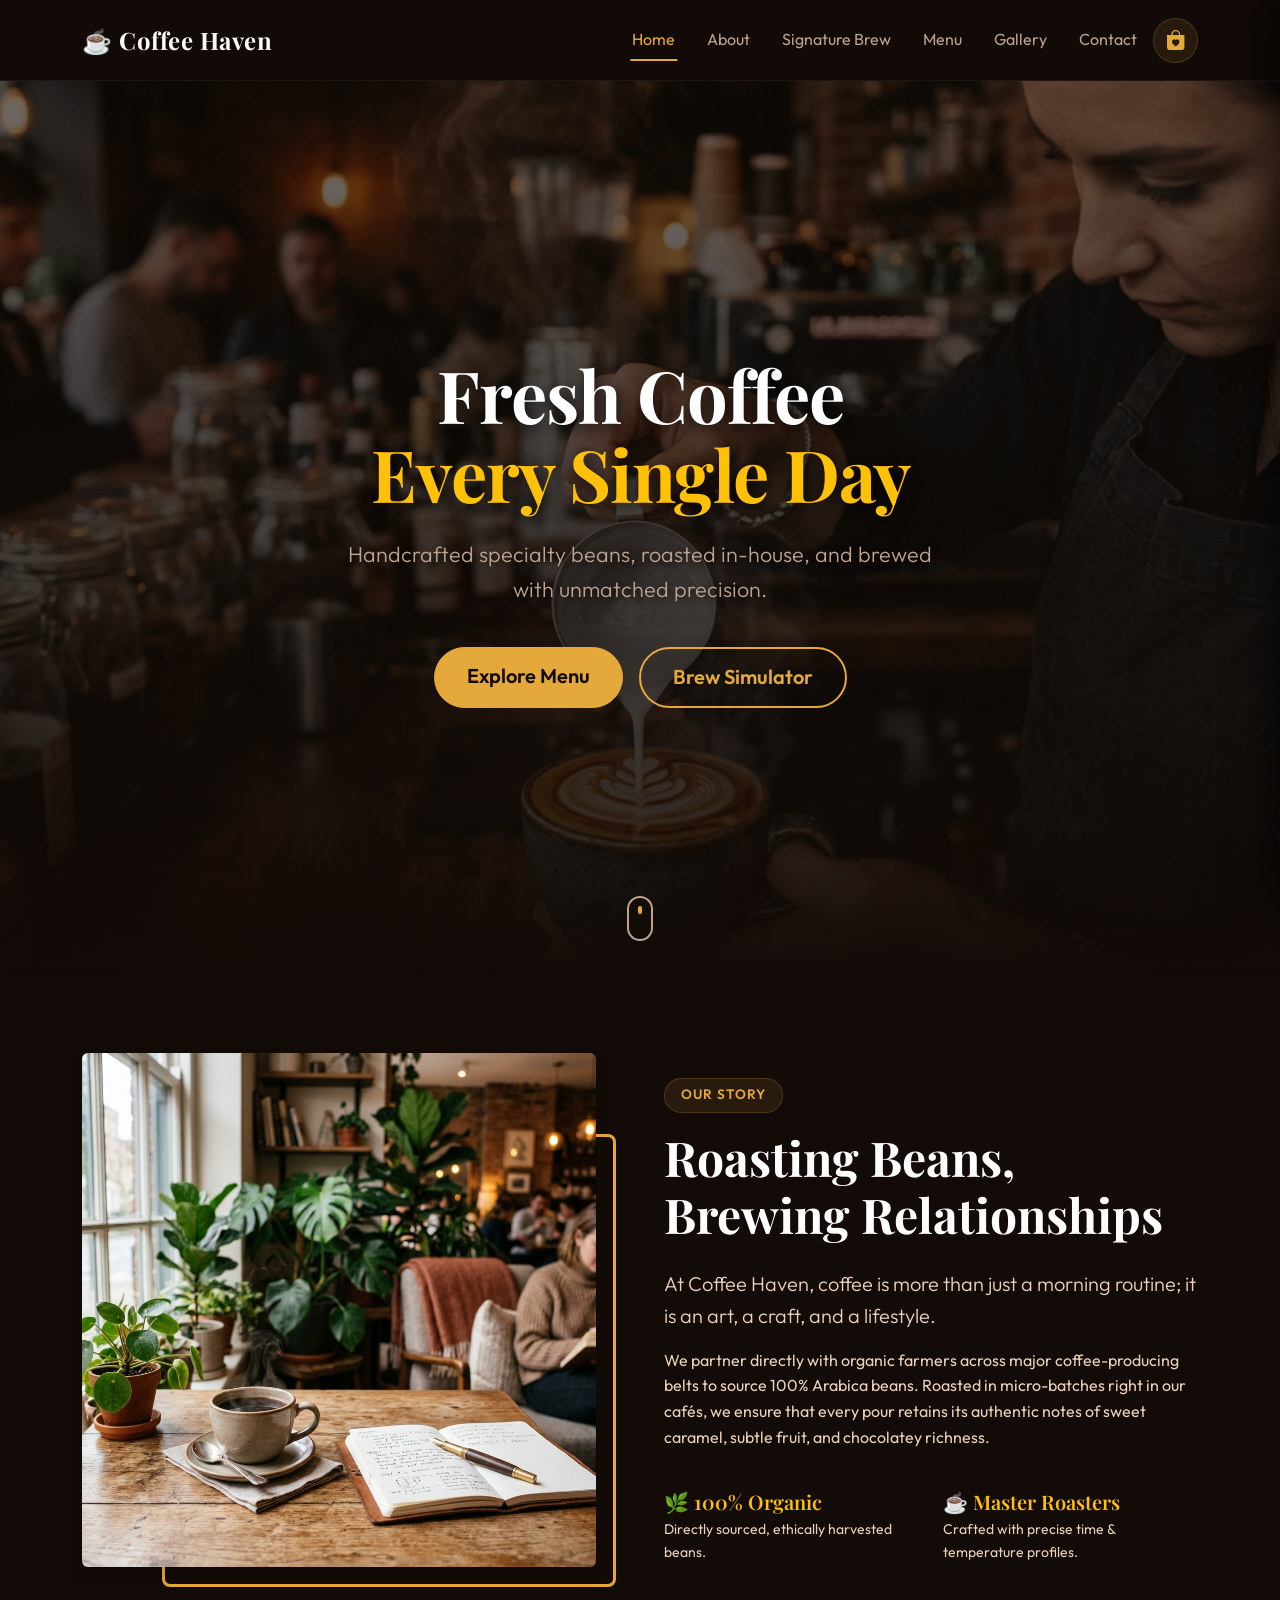
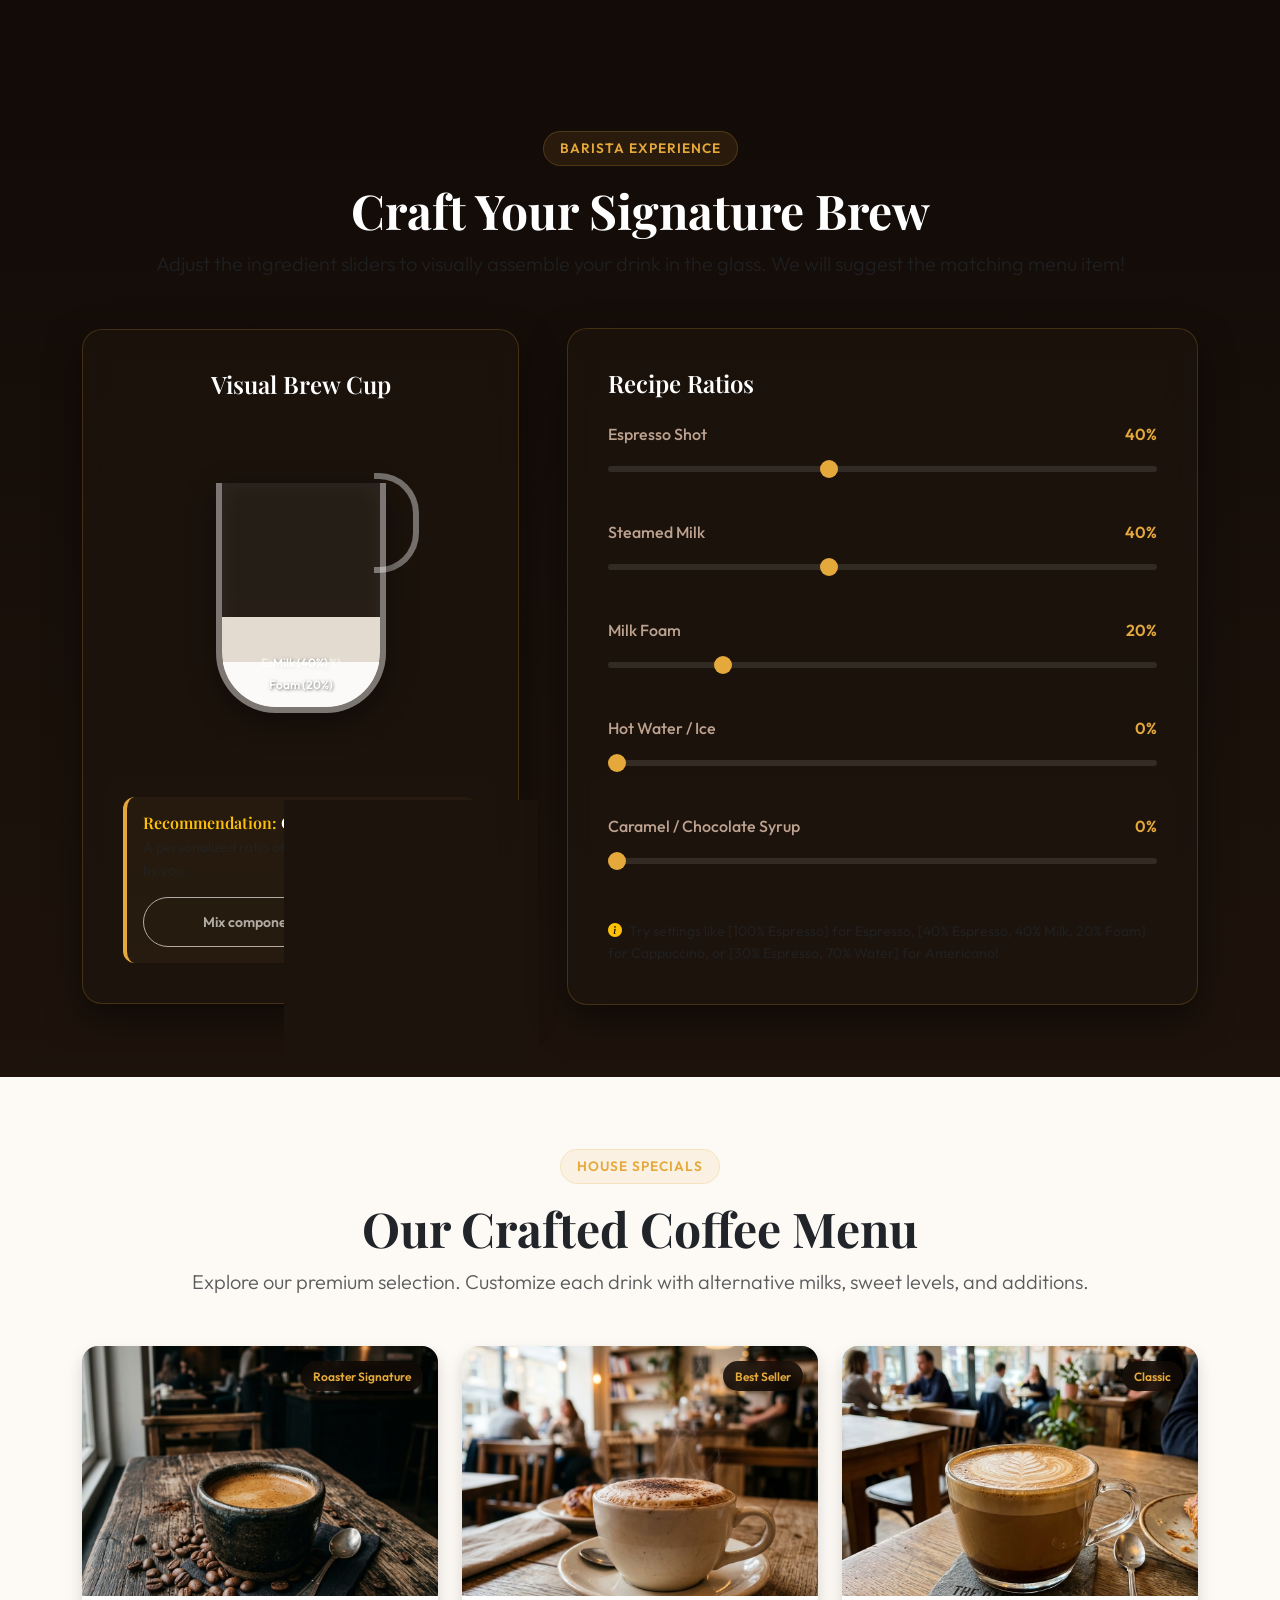
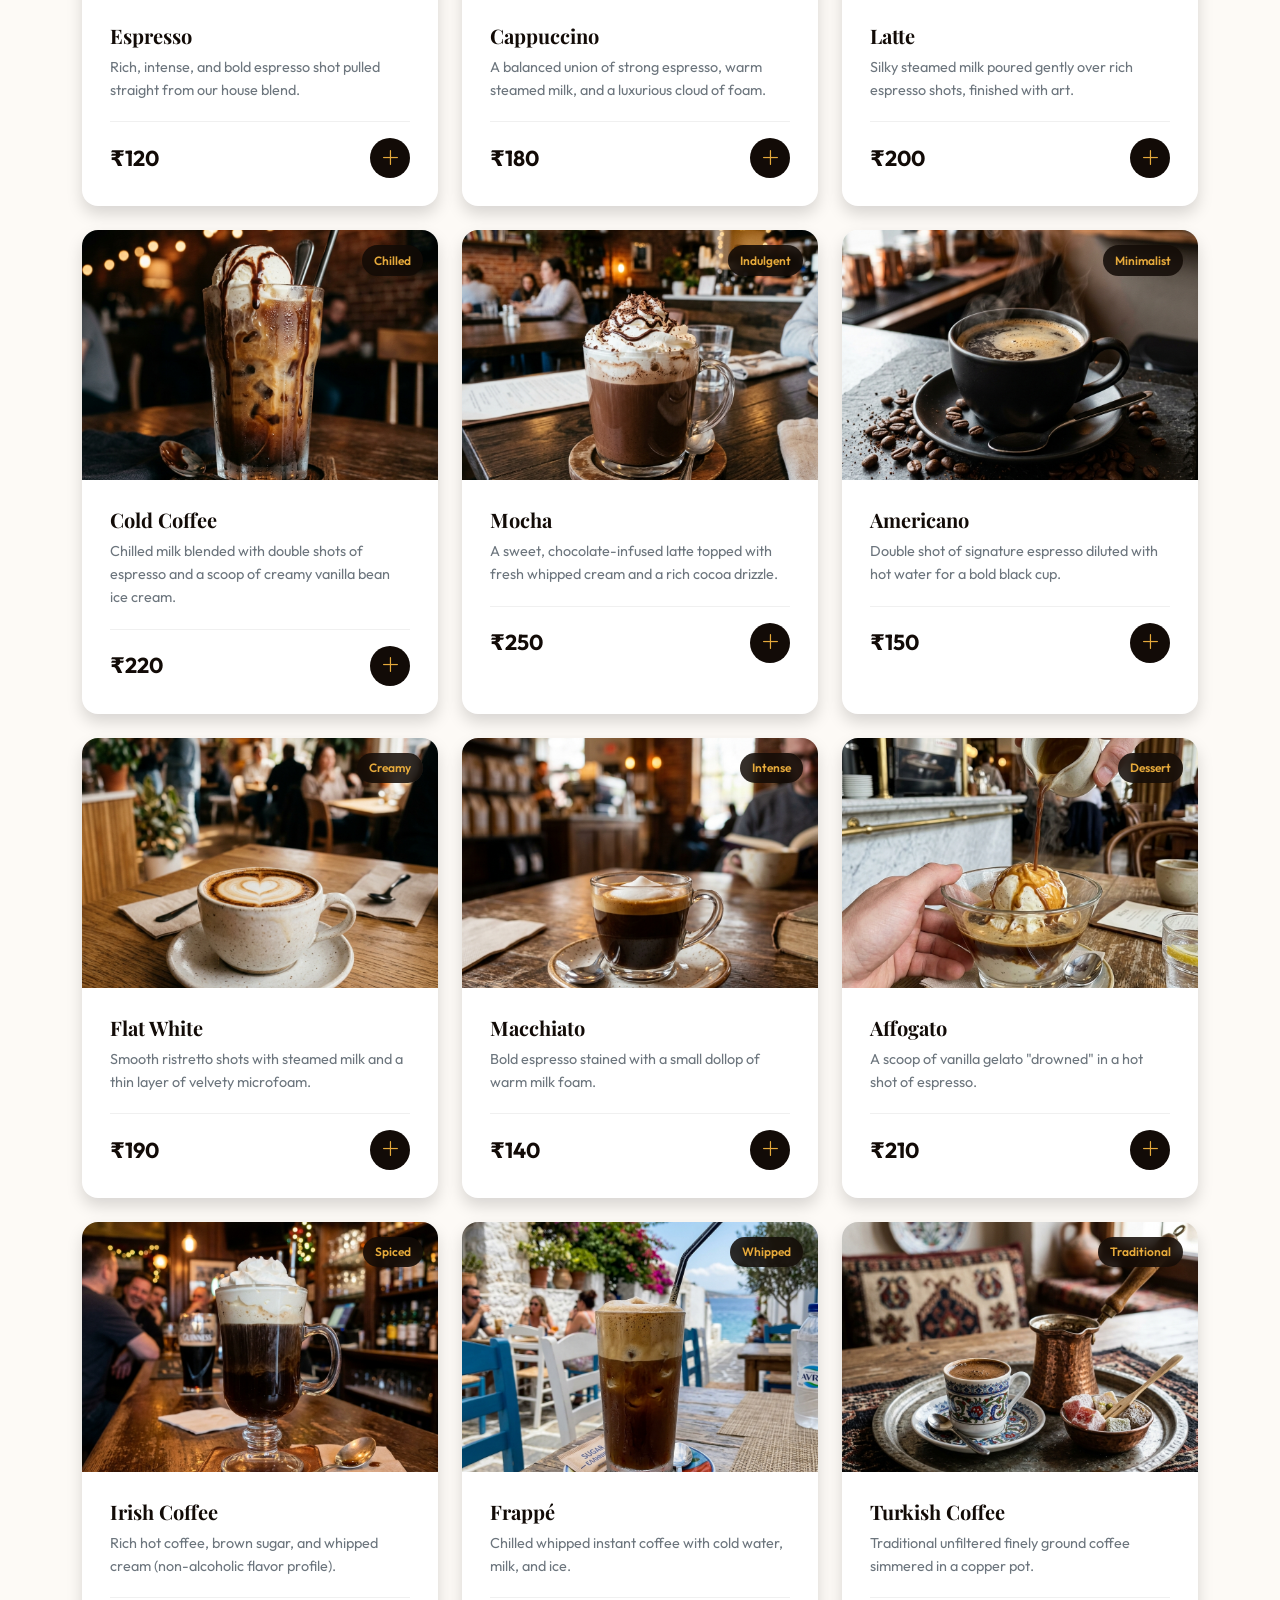
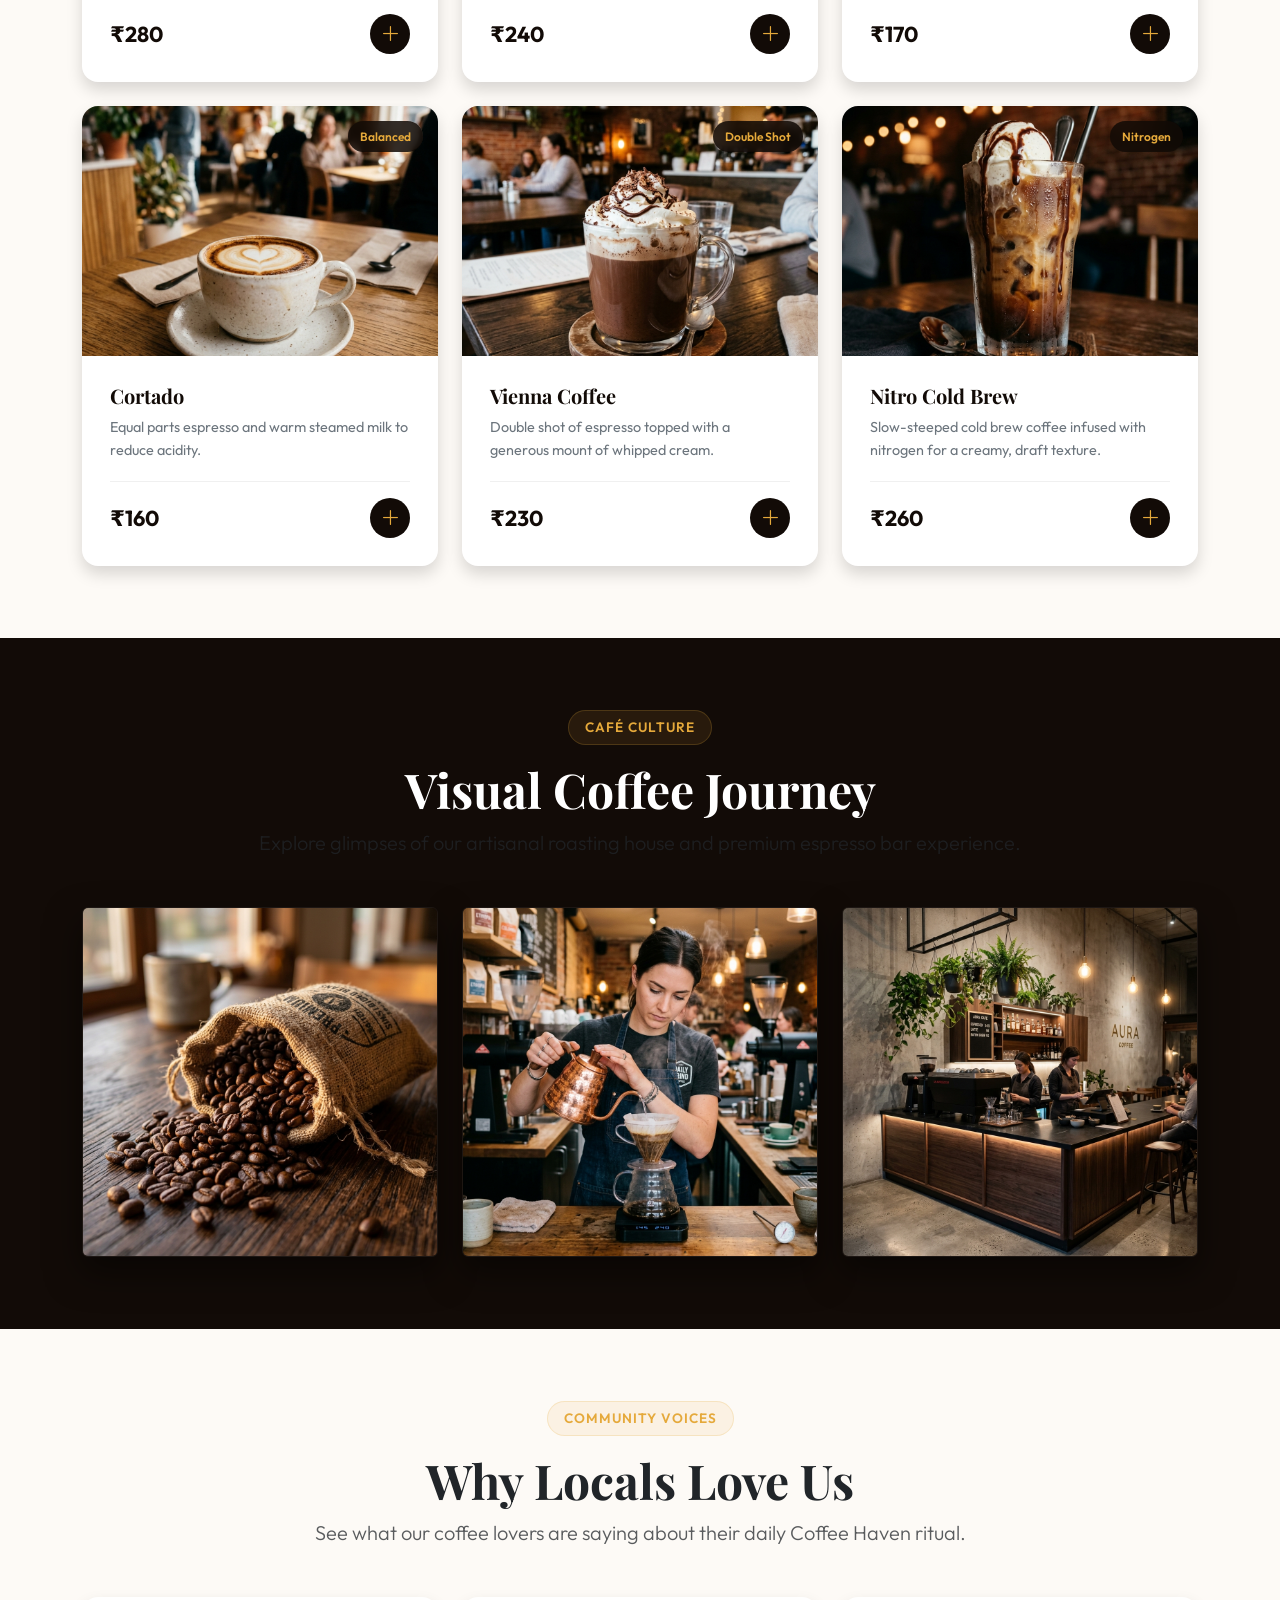
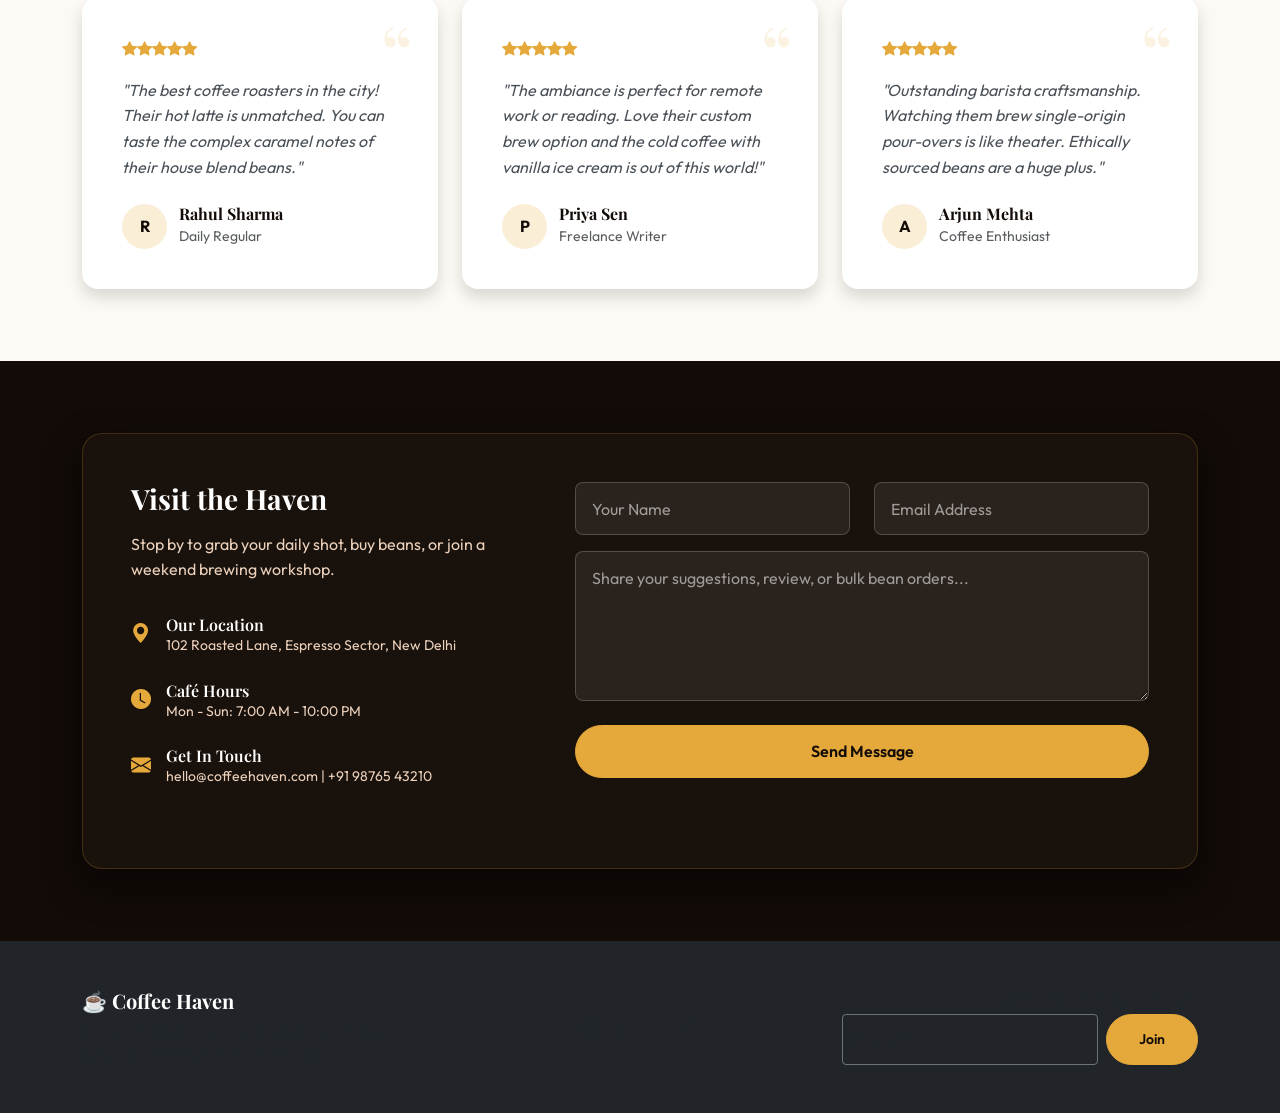
==== commit 29d663e2: "Initial commit of premium Coffee Haven web app with 15 coffees" ====
--- a/html/index.html
+++ b/html/index.html
@@ -610,7 +610,7 @@
       <div class="row g-4 align-items-center justify-content-between">
         <div class="col-lg-4 text-center text-lg-start">
           <h5 class="fw-bold mb-2">☕ Coffee Haven</h5>
-          <p class="small text-muted mb-0">© 2026 Coffee Haven Specialty Roasters. All Rights Reserved.</p>
+          <p class="small text-muted mb-0">© 2026 Coffee Haven Specialty Roasters. All Rights Reserved. Anand Vardhan | 8790633317</p>
         </div>
         
         <div class="col-lg-4 text-center">
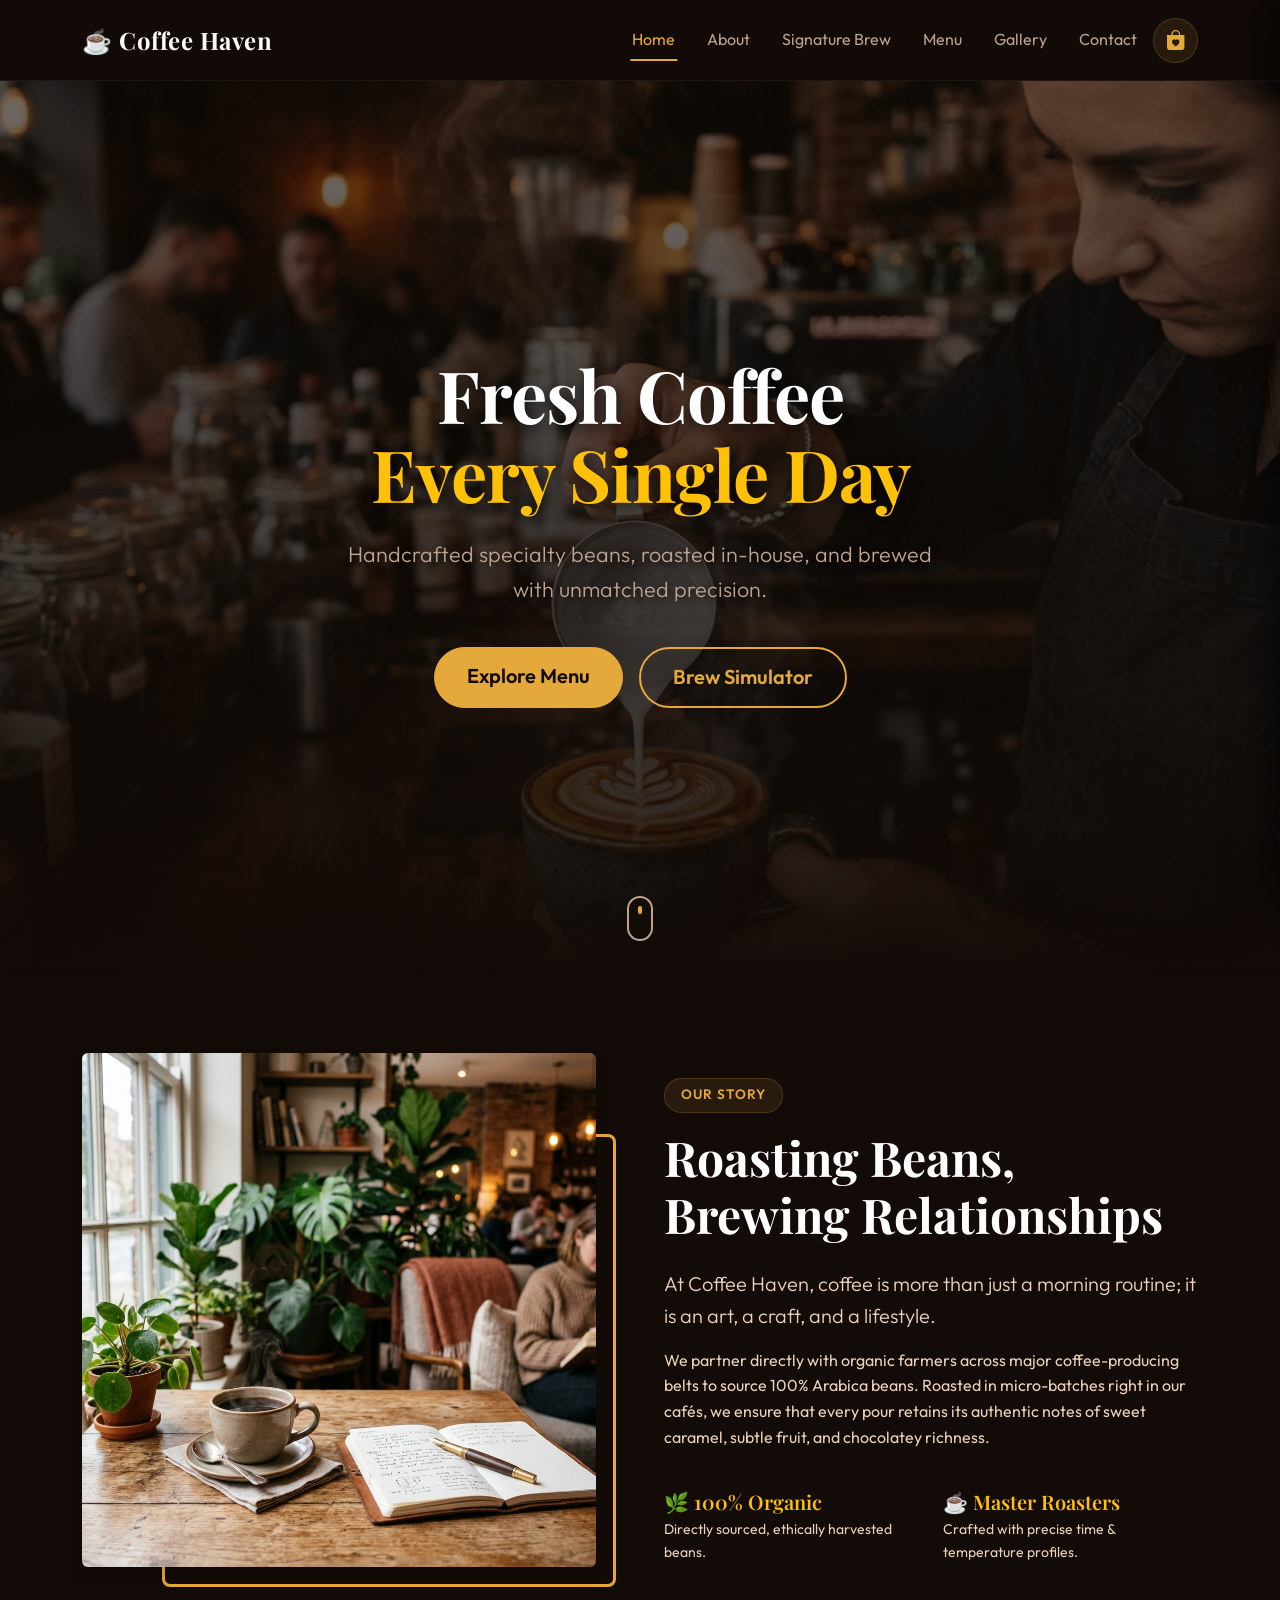
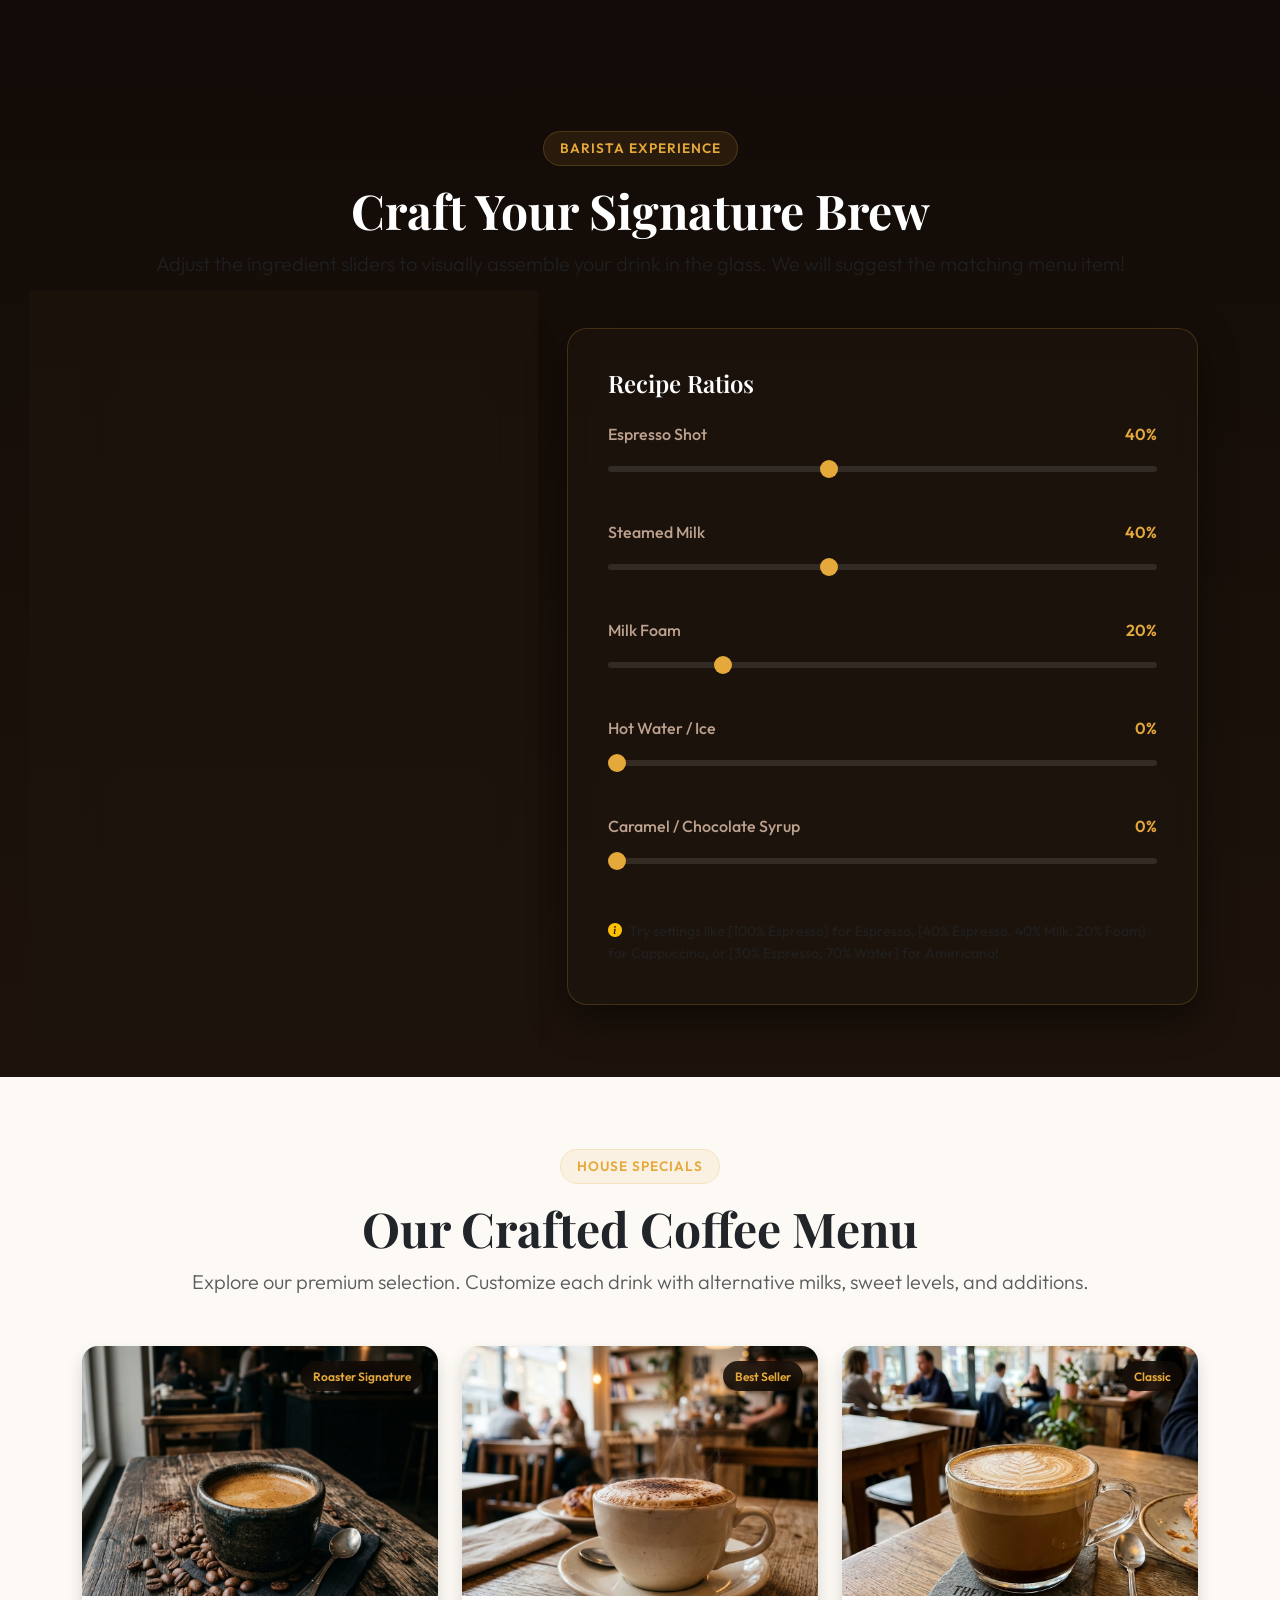
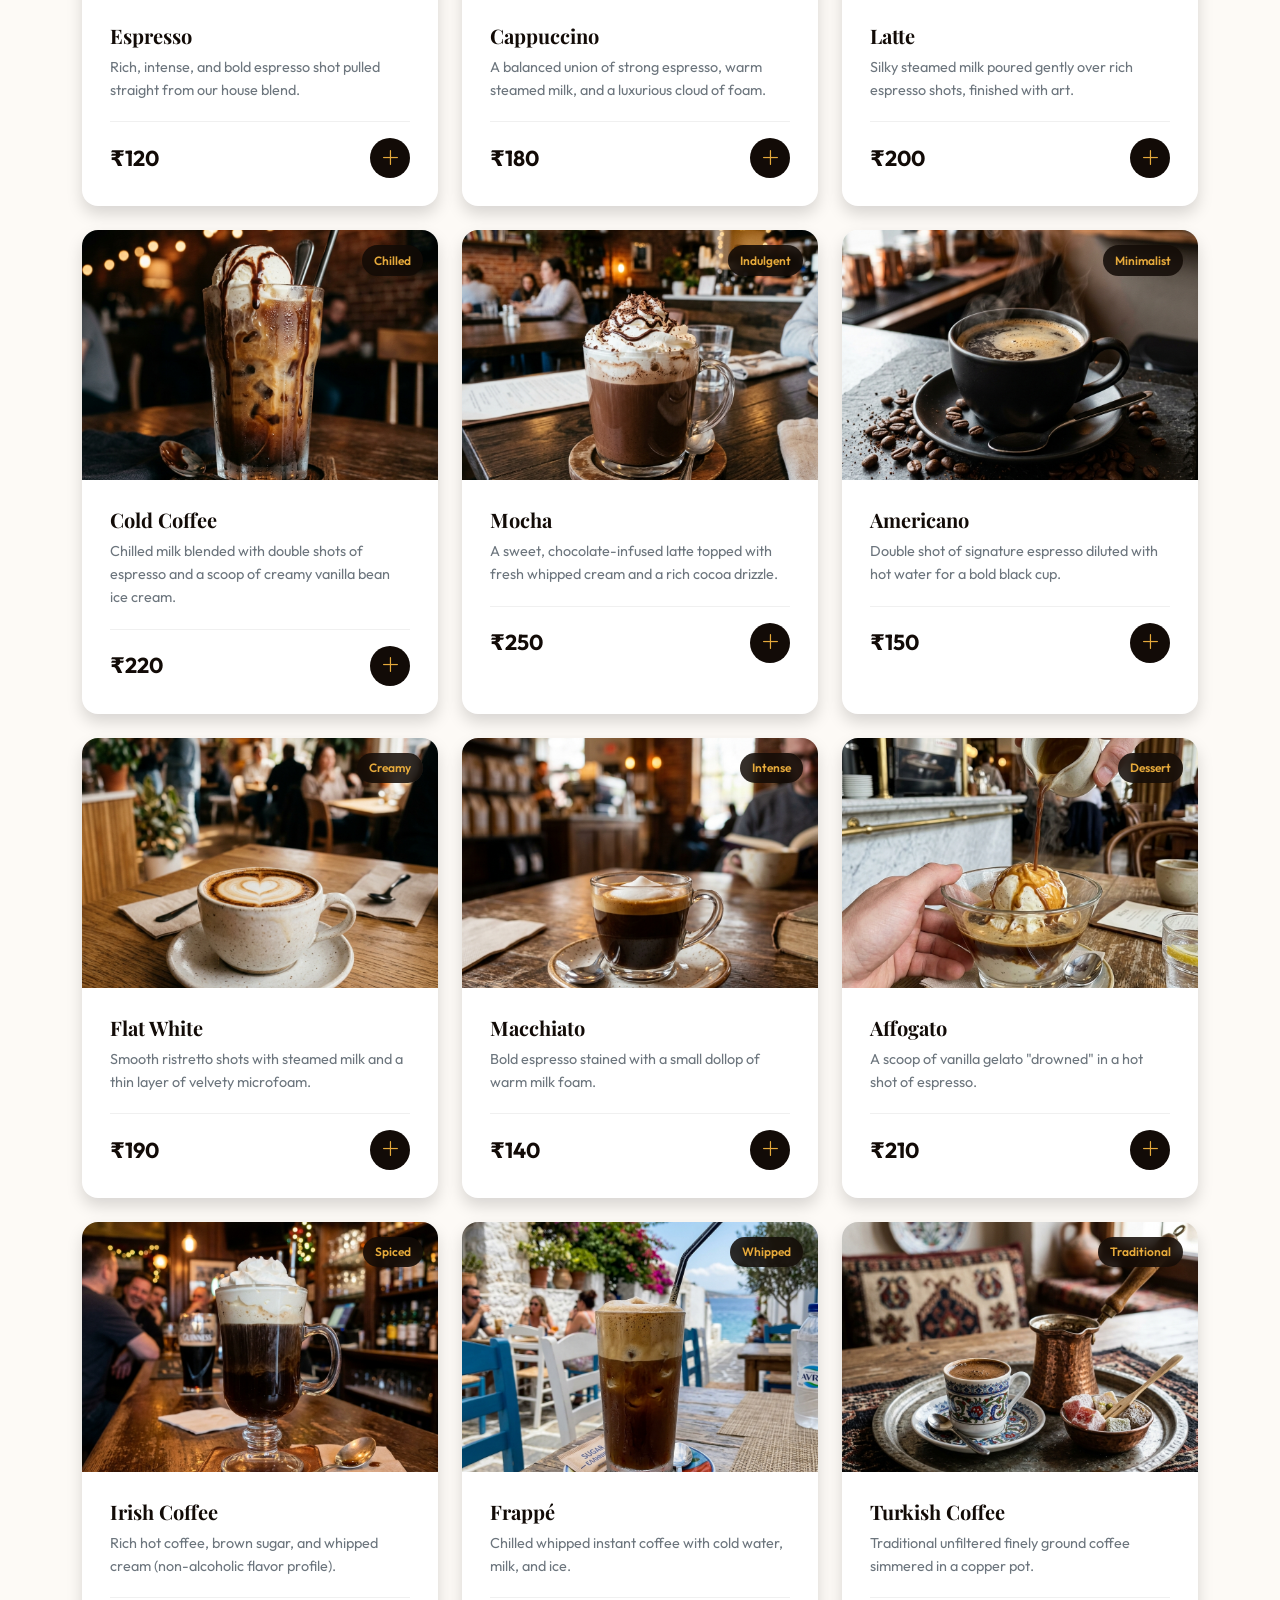
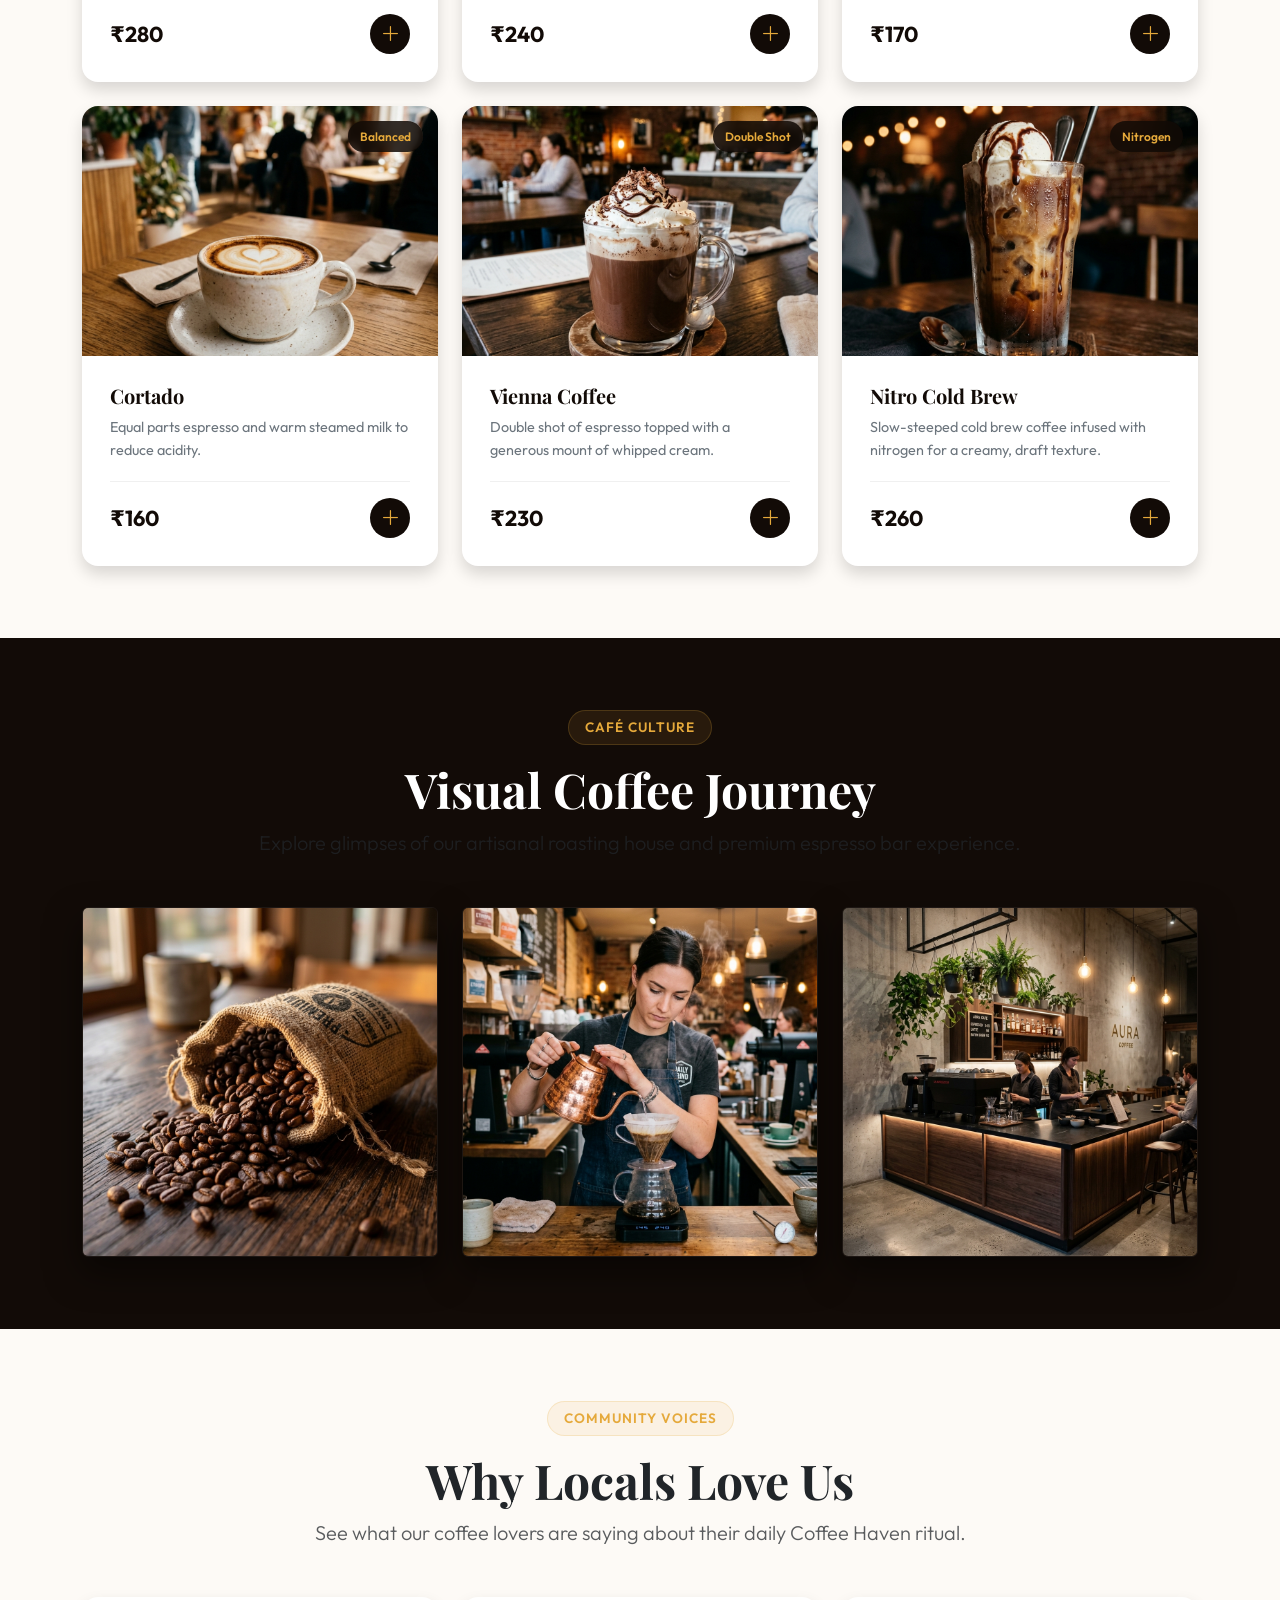
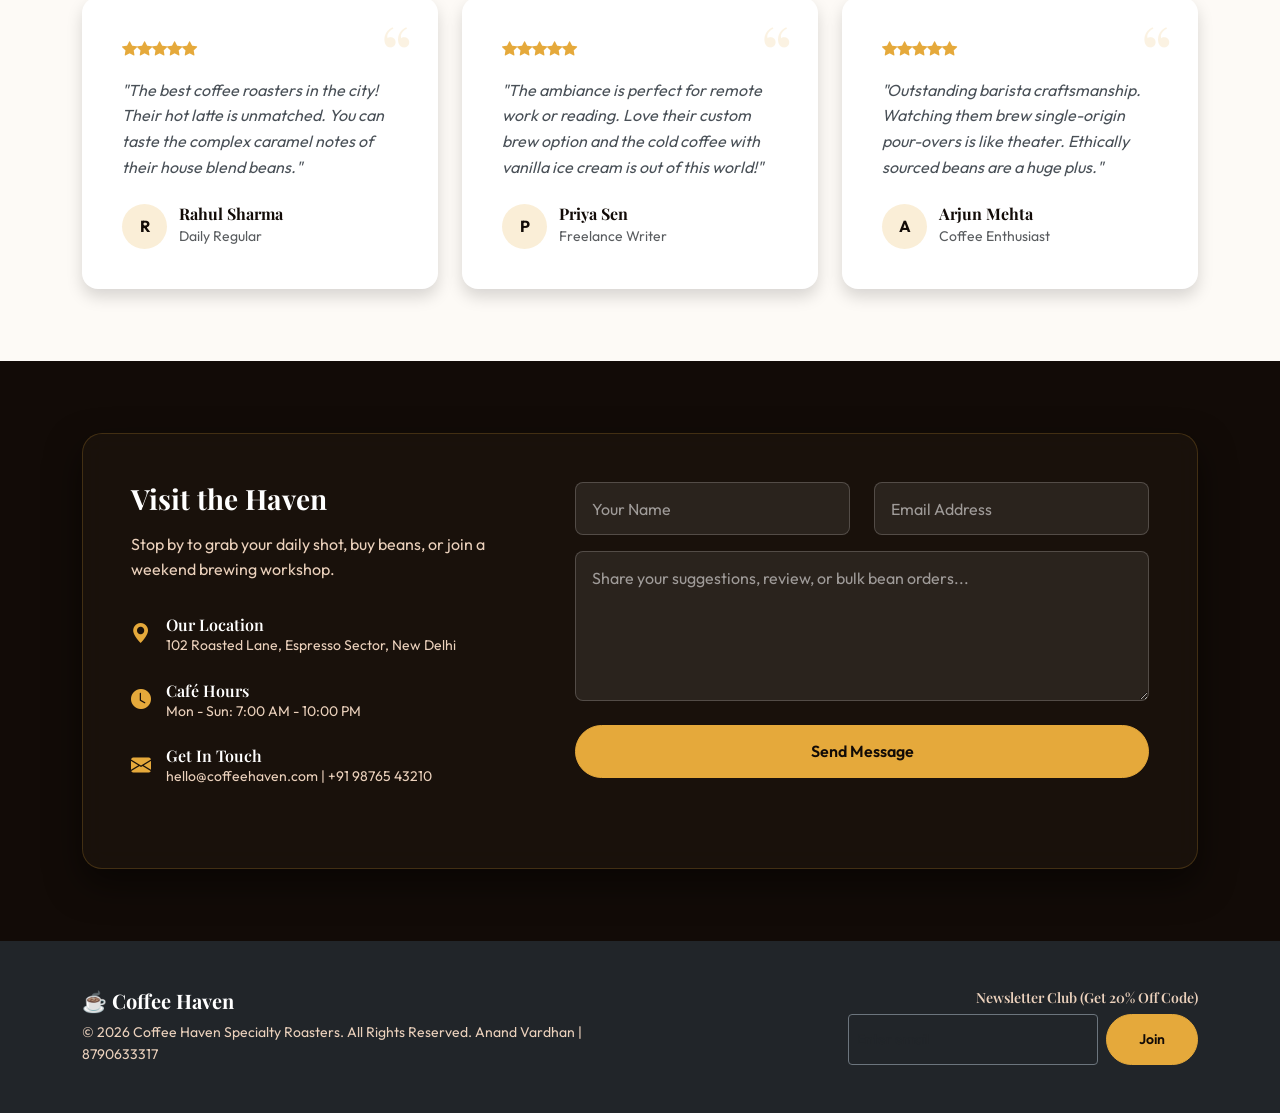
==== commit b66d0c47: "Remove social media icons and balance footer layout" ====
--- a/html/index.html
+++ b/html/index.html
@@ -608,25 +608,15 @@
   <footer class="bg-dark text-white py-5">
     <div class="container">
       <div class="row g-4 align-items-center justify-content-between">
-        <div class="col-lg-4 text-center text-lg-start">
+        <div class="col-md-6 text-center text-md-start">
           <h5 class="fw-bold mb-2">☕ Coffee Haven</h5>
           <p class="small text-muted mb-0">© 2026 Coffee Haven Specialty Roasters. All Rights Reserved. Anand Vardhan | 8790633317</p>
         </div>
         
-        <div class="col-lg-4 text-center">
-          <!-- Socials -->
-          <div class="d-flex justify-content-center gap-3 fs-5 mb-0">
-            <a href="#" class="text-muted hover-gold"><i class="bi bi-instagram"></i></a>
-            <a href="#" class="text-muted hover-gold"><i class="bi bi-facebook"></i></a>
-            <a href="#" class="text-muted hover-gold"><i class="bi bi-youtube"></i></a>
-            <a href="#" class="text-muted hover-gold"><i class="bi bi-threads"></i></a>
-          </div>
-        </div>
-
-        <div class="col-lg-4 text-center text-lg-end">
+        <div class="col-md-6 text-center text-md-end">
           <h6 class="small text-muted mb-2">Newsletter Club (Get 20% Off Code)</h6>
-          <form id="newsletterForm" class="d-flex gap-2">
-            <input type="email" class="form-control form-control-sm bg-transparent text-white border-secondary" placeholder="Enter email" required>
+          <form id="newsletterForm" class="d-flex gap-2 justify-content-center justify-content-md-end">
+            <input type="email" class="form-control form-control-sm bg-transparent text-white border-secondary" placeholder="Enter email" style="max-width: 250px;" required>
             <button class="btn btn-gold btn-sm" type="submit">Join</button>
           </form>
         </div>
--- a/css/style.css
+++ b/css/style.css
@@ -1214,3 +1214,7 @@
     max-width: 100vw;
   }
 }
+
+footer .text-muted, footer p {
+  color: #ebd1bc !important;
+}
